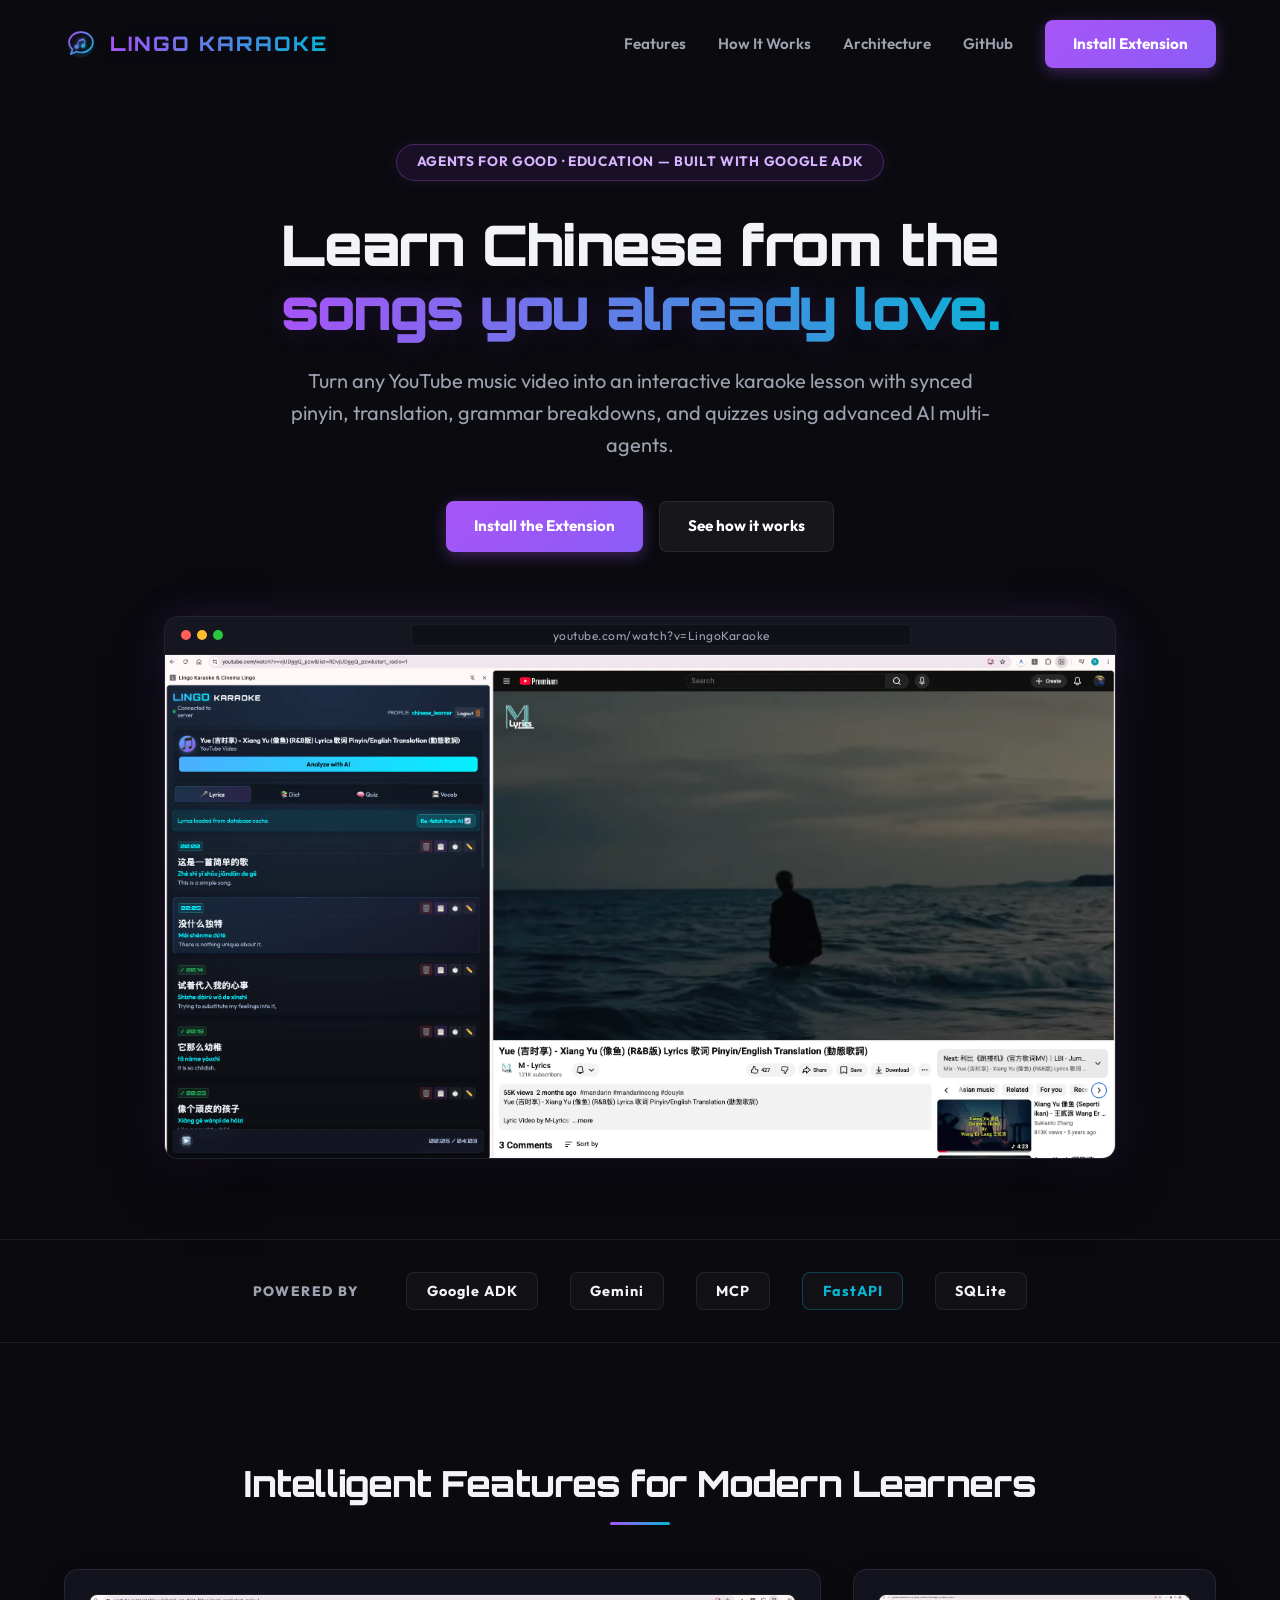
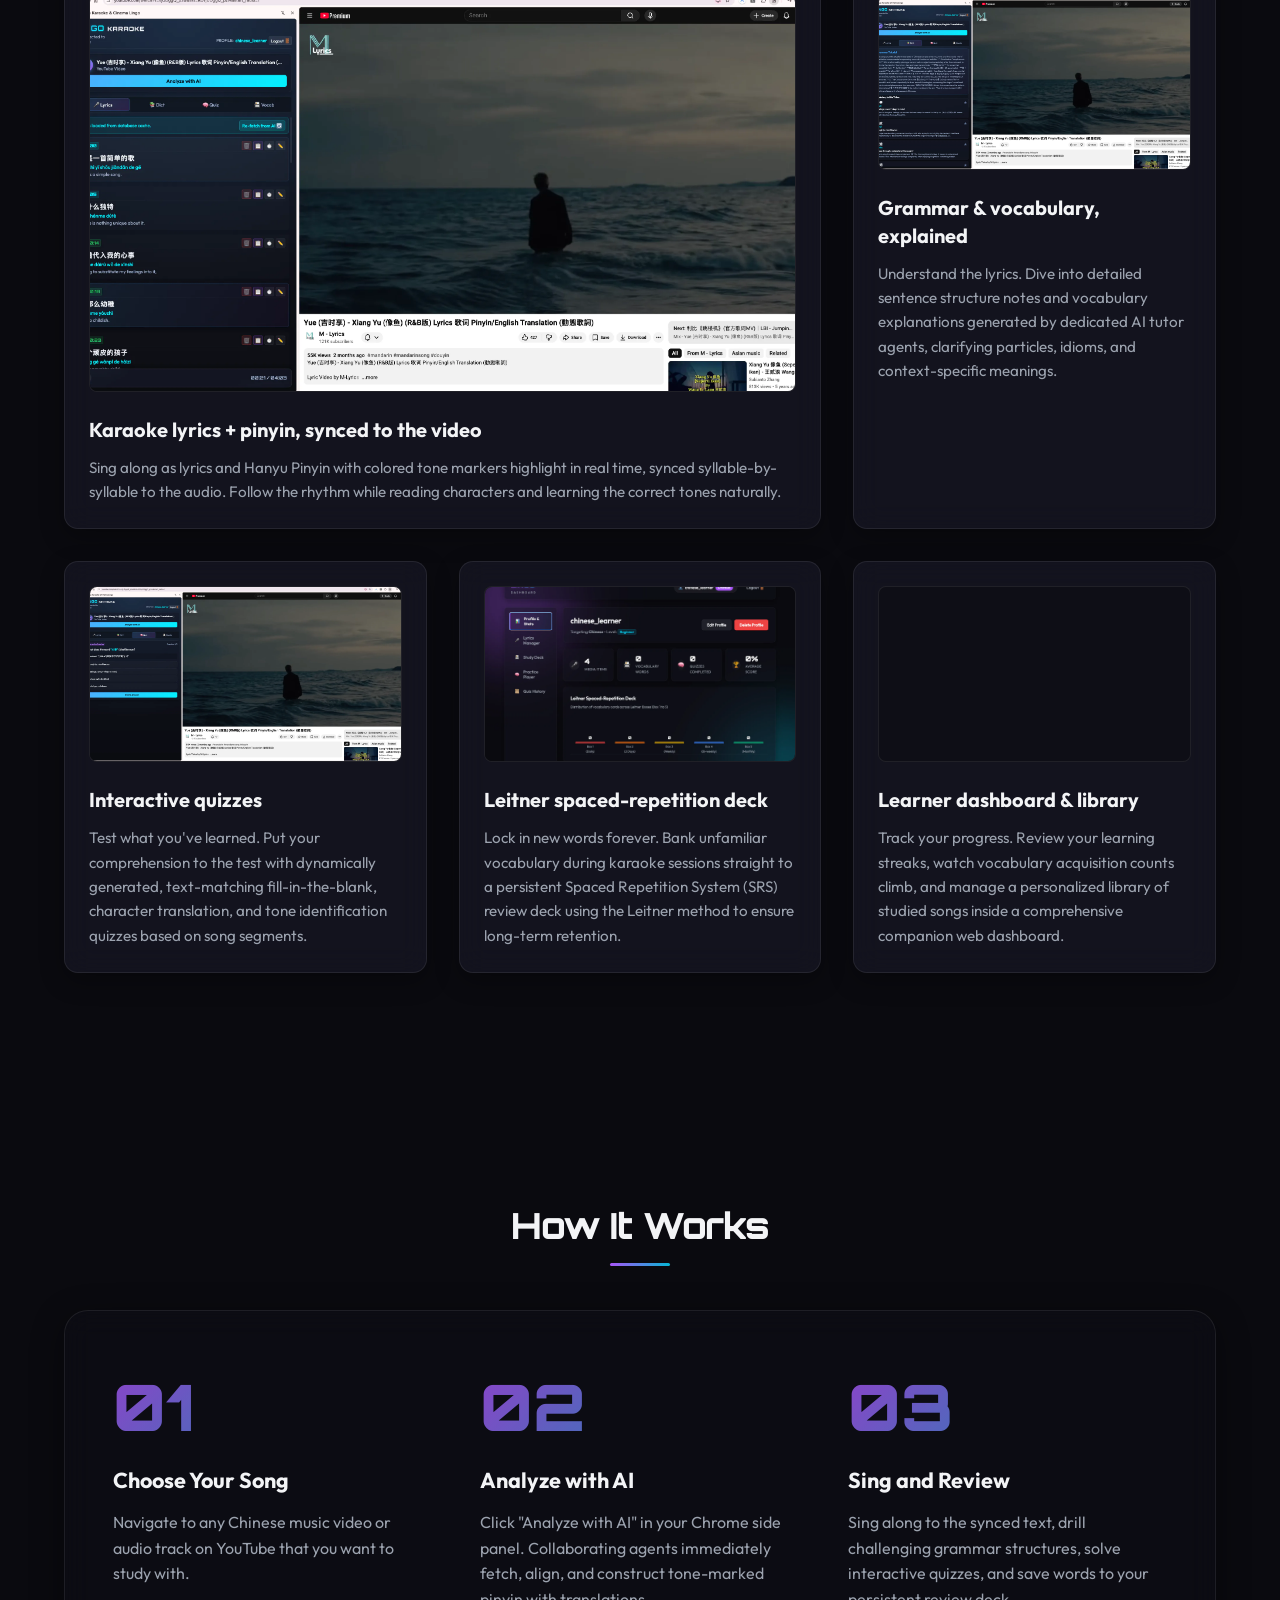
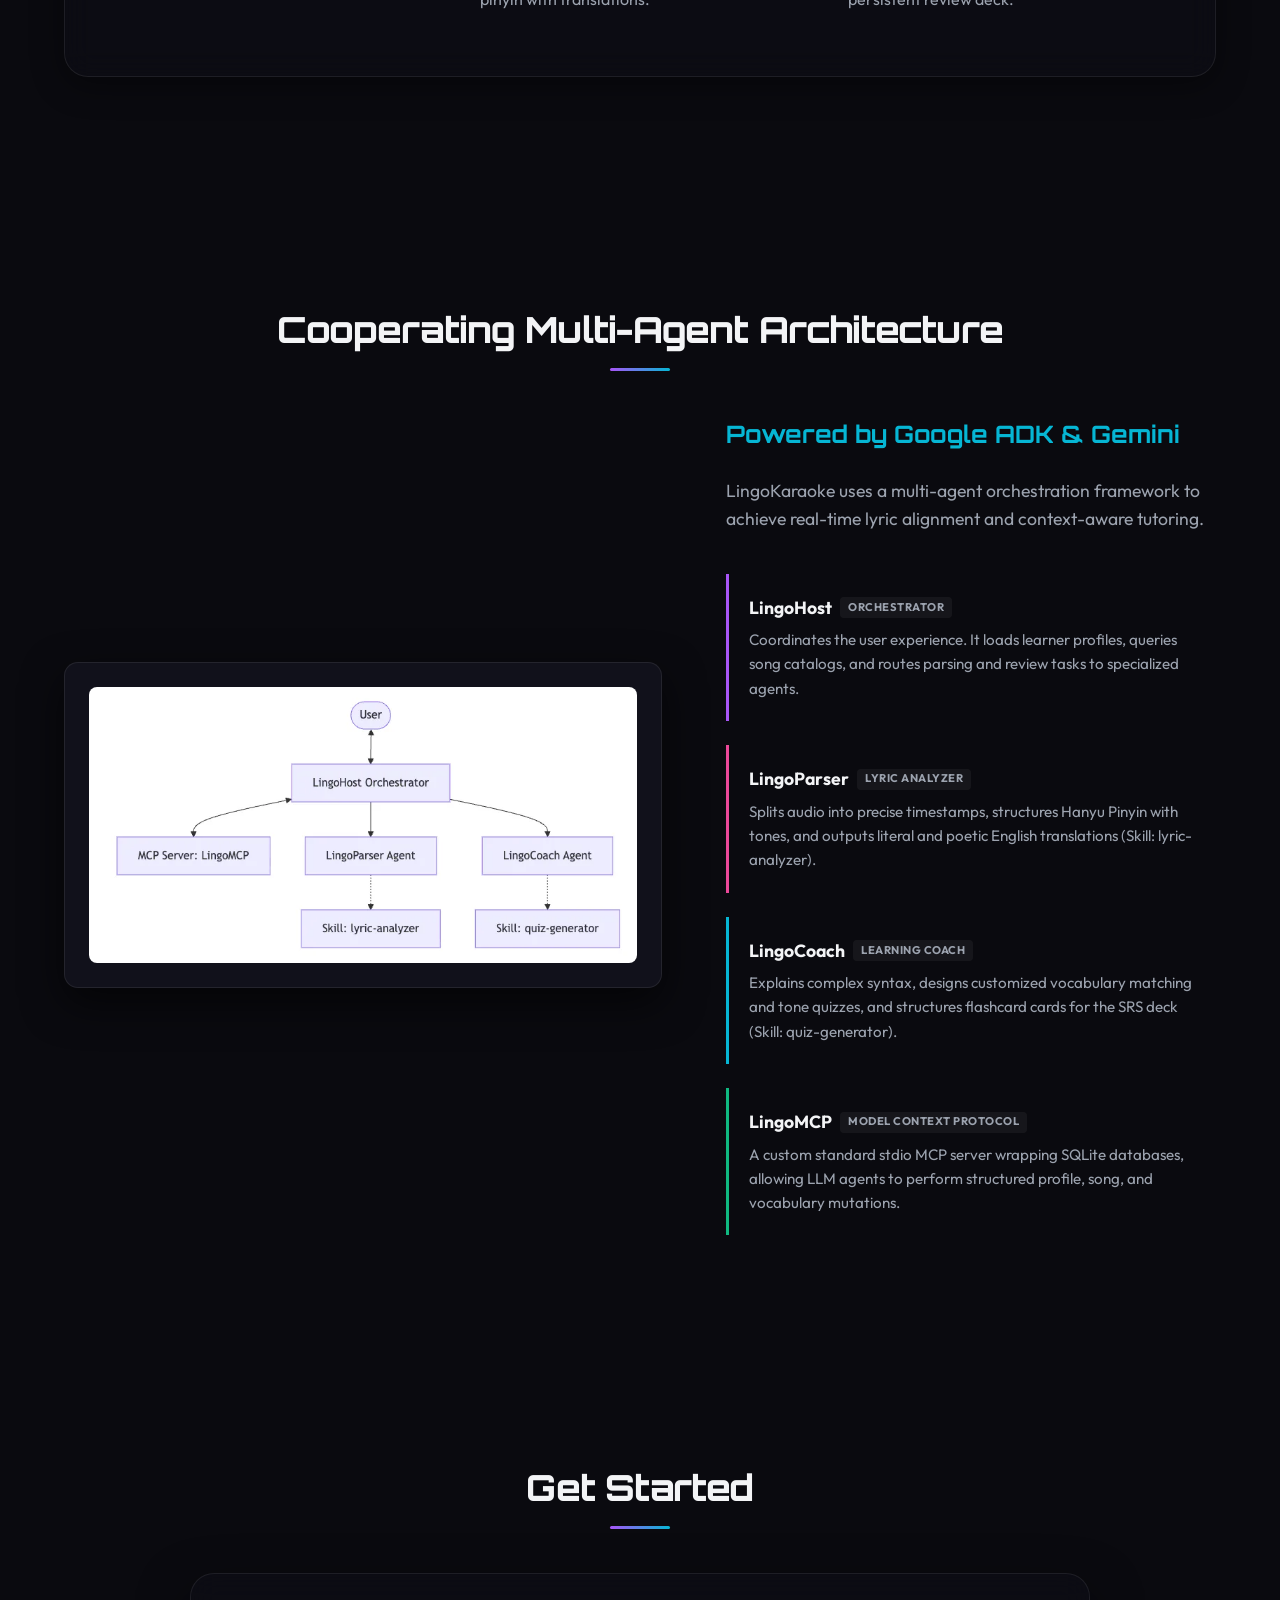
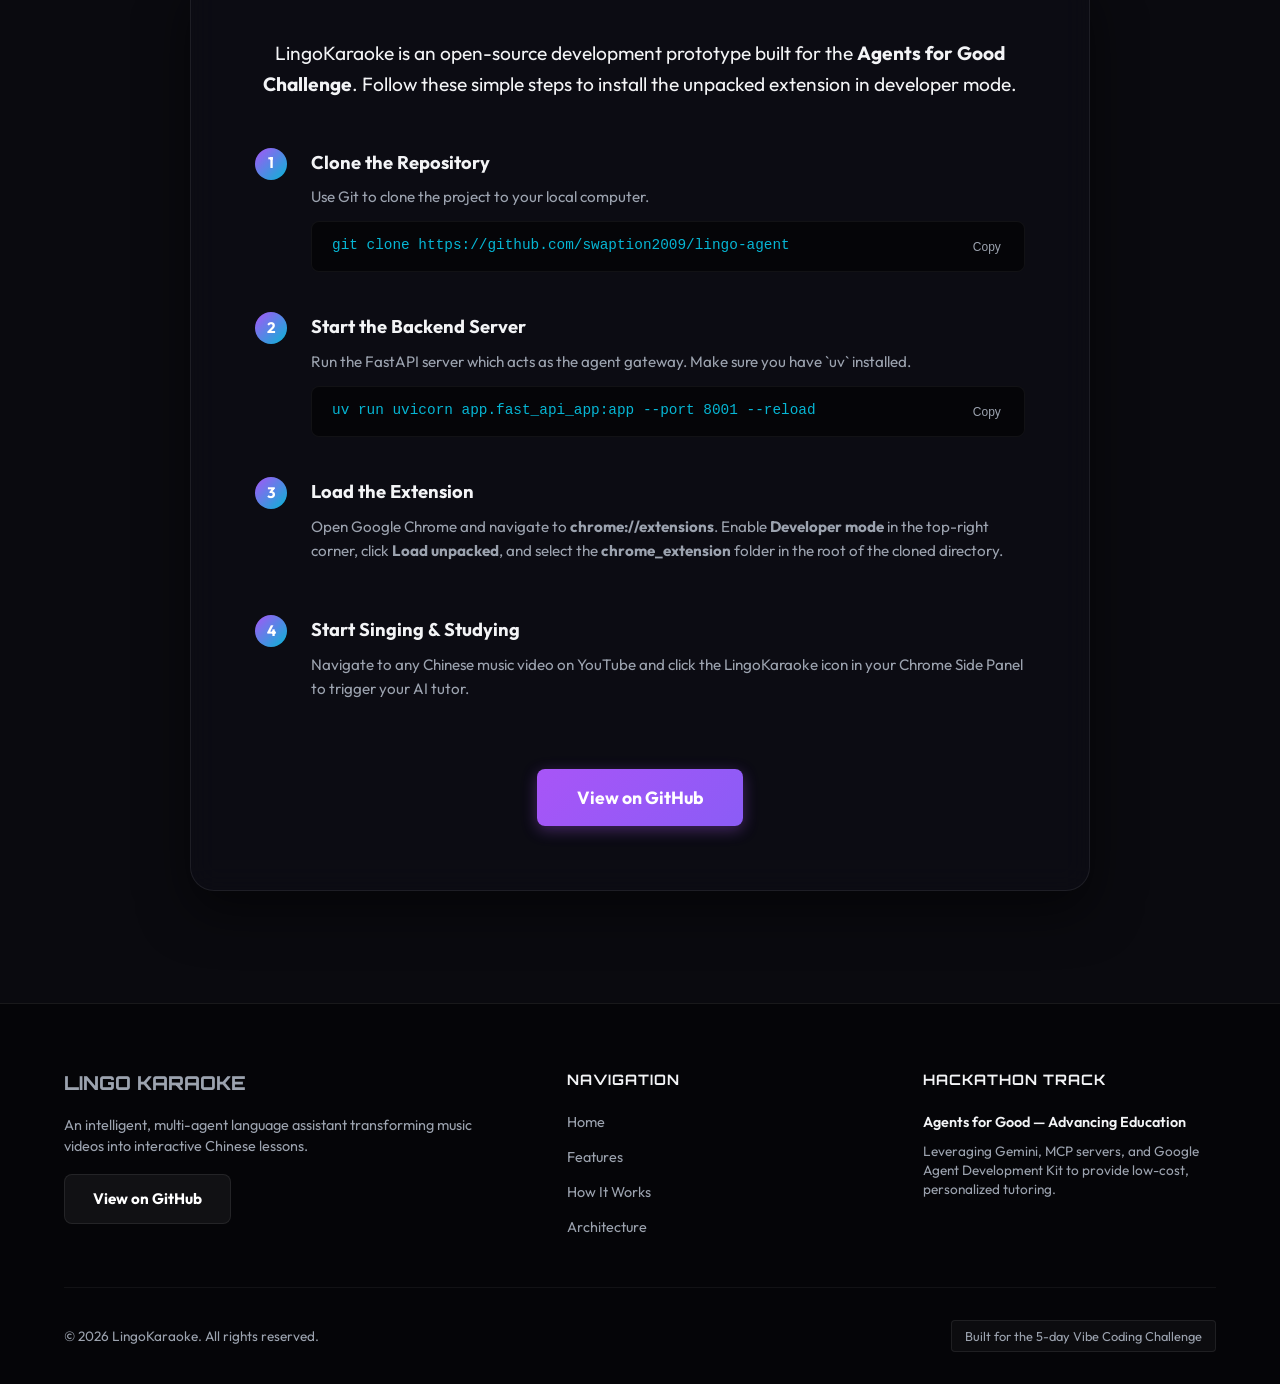
==== landing/index.html @ cdba997f "feat(landing): add LingoKaraoke marketing landing page Static, build-free promotional page (HTML/CSS" ====
<!DOCTYPE html>
<html lang="en">
<head>
  <meta charset="UTF-8">
  <meta name="viewport" content="width=device-width, initial-scale=1.0">
  <title>LingoKaraoke — Learn Chinese from YouTube Music Videos</title>
  
  <!-- SEO & Social Media Meta Tags -->
  <meta name="description" content="LingoKaraoke is an interactive, multi-agent Chinese language tutor built with Google ADK and Gemini. Turn any YouTube music video into synced karaoke lessons, grammar breakdowns, and quizzes.">
  <link rel="icon" type="image/svg+xml" href="assets/favicon.svg">
  
  <!-- Open Graph / Facebook -->
  <meta property="og:type" content="website">
  <meta property="og:title" content="LingoKaraoke — AI Chinese Tutor Chrome Extension">
  <meta property="og:description" content="Turn YouTube music videos into interactive Chinese karaoke lessons. Sync pinyin, get grammar explanations, and build vocabulary with Google ADK & Gemini.">
  <meta property="og:image" content="assets/screenshots/hero-extension.png">
  
  <!-- Twitter -->
  <meta name="twitter:card" content="summary_large_image">
  <meta name="twitter:title" content="LingoKaraoke — AI Chinese Tutor Chrome Extension">
  <meta name="twitter:description" content="Turn YouTube music videos into interactive Chinese karaoke lessons. Sync pinyin, get grammar explanations, and build vocabulary with Google ADK & Gemini.">
  <meta name="twitter:image" content="assets/screenshots/hero-extension.png">
  
  <!-- Google Fonts Link Connection -->
  <link rel="preconnect" href="https://fonts.googleapis.com">
  <link rel="preconnect" href="https://fonts.gstatic.com" crossorigin>
  <link href="https://fonts.googleapis.com/css2?family=Orbitron:wght@600;800;900&family=Outfit:wght@400;500;600;700;800&display=swap" rel="stylesheet">
  
  <!-- Local Stylesheet -->
  <link rel="stylesheet" href="css/style.css">
  
  <!-- Defer Local Script (No ES module, works on file://) -->
  <script src="js/main.js" defer></script>
</head>
<body>

  <!-- Glowing Neon Backdrop Blobs -->
  <div class="neon-bg-glow glow-top-left" aria-hidden="true"></div>
  <div class="neon-bg-glow glow-bottom-right" aria-hidden="true"></div>

  <!-- Sticky Top Navigation -->
  <header>
    <div class="container nav-container">
      <a href="#" class="nav-logo" aria-label="LingoKaraoke Home">
        <img src="assets/logo.svg" alt="LingoKaraoke Logo" width="34" height="34">
        <span class="logo-wordmark gradient-text">LINGO KARAOKE</span>
      </a>
      
      <button class="nav-toggle" aria-label="Toggle navigation menu" aria-expanded="false">
        <span class="hamburger-icon"></span>
      </button>

      <nav class="nav-menu">
        <ul class="nav-links">
          <li><a href="#features">Features</a></li>
          <li><a href="#how">How It Works</a></li>
          <li><a href="#architecture">Architecture</a></li>
          <li><a href="https://github.com/swaption2009/lingo-agent" target="_blank" rel="noopener">GitHub</a></li>
        </ul>
        <div class="nav-cta">
          <a href="#get-started" class="btn btn-primary">Install Extension</a>
        </div>
      </nav>
    </div>
  </header>

  <main>
    <!-- Hero Section -->
    <section class="hero-section">
      <div class="container hero-content reveal">
        <div class="eyebrow-badge">Agents for Good · Education — built with Google ADK</div>
        <h1>Learn Chinese from the <br><span class="gradient-text">songs you already love.</span></h1>
        <p>Turn any YouTube music video into an interactive karaoke lesson with synced pinyin, translation, grammar breakdowns, and quizzes using advanced AI multi-agents.</p>
        <div class="hero-actions">
          <a href="#get-started" class="btn btn-primary">Install the Extension</a>
          <a href="#how" class="btn btn-secondary">See how it works</a>
        </div>
      </div>
      
      <div class="container hero-visual reveal delay-1">
        <div class="browser-frame">
          <div class="browser-bar" aria-hidden="true">
            <div class="browser-dots">
              <span class="browser-dot red"></span>
              <span class="browser-dot yellow"></span>
              <span class="browser-dot green"></span>
            </div>
            <div class="browser-address">youtube.com/watch?v=LingoKaraoke</div>
          </div>
          <div class="browser-content">
            <picture>
              <source type="image/webp" srcset="assets/screenshots/hero-extension.webp">
              <img src="assets/screenshots/hero-extension.png" alt="LingoKaraoke Chrome Side Panel Extension rendering Chinese lyrics and synced pinyin beside a YouTube music video" width="2551" height="1353" fetchpriority="high" decoding="async">
            </picture>
          </div>
        </div>
      </div>
    </section>

    <!-- Trust Strip -->
    <div class="trust-strip">
      <div class="container trust-container">
        <span class="trust-title">Powered By</span>
        <div class="trust-badges">
          <span class="trust-badge">Google ADK</span>
          <span class="trust-badge">Gemini</span>
          <span class="trust-badge">MCP</span>
          <span class="trust-badge highlight">FastAPI</span>
          <span class="trust-badge">SQLite</span>
        </div>
      </div>
    </div>

    <!-- Features Section -->
    <section id="features">
      <div class="container">
        <h2>Intelligent Features for Modern Learners</h2>
        
        <div class="features-grid">
          <!-- Card 1 (Lyrics - Wide) -->
          <div class="glass-card feature-card wide reveal">
            <div class="feature-img-wrapper">
              <picture>
                <source type="image/webp" srcset="assets/screenshots/feature-lyrics.webp">
                <img src="assets/screenshots/feature-lyrics.png" alt="Karaoke lyrics segment displaying large characters and aligned pinyin with colored tone indicators" width="2551" height="1352" loading="lazy" decoding="async">
              </picture>
            </div>
            <h3>Karaoke lyrics + pinyin, synced to the video</h3>
            <p>Sing along as lyrics and Hanyu Pinyin with colored tone markers highlight in real time, synced syllable-by-syllable to the audio. Follow the rhythm while reading characters and learning the correct tones naturally.</p>
          </div>

          <!-- Card 2 (Grammar) -->
          <div class="glass-card feature-card reveal delay-1">
            <div class="feature-img-wrapper">
              <picture>
                <source type="image/webp" srcset="assets/screenshots/feature-grammar.webp">
                <img src="assets/screenshots/feature-grammar.png" alt="Grammar breakdown panel showing translations of grammatical particles and sentence structure explanations" width="2548" height="1358" loading="lazy" decoding="async">
              </picture>
            </div>
            <h3>Grammar & vocabulary, explained</h3>
            <p>Understand the lyrics. Dive into detailed sentence structure notes and vocabulary explanations generated by dedicated AI tutor agents, clarifying particles, idioms, and context-specific meanings.</p>
          </div>

          <!-- Card 3 (Quizzes) -->
          <div class="glass-card feature-card reveal">
            <div class="feature-img-wrapper">
              <picture>
                <source type="image/webp" srcset="assets/screenshots/feature-quiz.webp">
                <img src="assets/screenshots/feature-quiz.png" alt="Interactive quiz panel displaying multiple choice vocabulary questions and feedback on answers" width="2548" height="1358" loading="lazy" decoding="async">
              </picture>
            </div>
            <h3>Interactive quizzes</h3>
            <p>Test what you've learned. Put your comprehension to the test with dynamically generated, text-matching fill-in-the-blank, character translation, and tone identification quizzes based on song segments.</p>
          </div>

          <!-- Card 4 (SRS Deck) -->
          <div class="glass-card feature-card reveal delay-1">
            <div class="feature-img-wrapper">
              <picture>
                <source type="image/webp" srcset="assets/screenshots/feature-srs-deck.webp">
                <img src="assets/screenshots/feature-srs-deck.png" alt="Spaced repetition deck displaying vocabulary review cards and Leitner box progression" width="1532" height="1113" loading="lazy" decoding="async">
              </picture>
            </div>
            <h3>Leitner spaced-repetition deck</h3>
            <p>Lock in new words forever. Bank unfamiliar vocabulary during karaoke sessions straight to a persistent Spaced Repetition System (SRS) review deck using the Leitner method to ensure long-term retention.</p>
          </div>

          <!-- Card 5 (Dashboard) -->
          <div class="glass-card feature-card reveal delay-2">
            <div class="feature-img-wrapper">
              <picture>
                <source type="image/webp" srcset="assets/screenshots/feature-dashboard.webp">
                <img src="assets/screenshots/feature-dashboard.png" alt="Web companion dashboard showing weekly streaks, statistics, and saved song library" width="1532" height="1113" loading="lazy" decoding="async">
              </picture>
            </div>
            <h3>Learner dashboard & library</h3>
            <p>Track your progress. Review your learning streaks, watch vocabulary acquisition counts climb, and manage a personalized library of studied songs inside a comprehensive companion web dashboard.</p>
          </div>
        </div>
      </div>
    </section>

    <!-- How It Works Section -->
    <section id="how">
      <div class="container">
        <h2>How It Works</h2>
        
        <div class="how-container glass-panel reveal">
          <div class="how-grid">
            <div class="how-step">
              <span class="step-num">01</span>
              <h3>Choose Your Song</h3>
              <p>Navigate to any Chinese music video or audio track on YouTube that you want to study with.</p>
            </div>
            
            <div class="how-step">
              <span class="step-num">02</span>
              <h3>Analyze with AI</h3>
              <p>Click "Analyze with AI" in your Chrome side panel. Collaborating agents immediately fetch, align, and construct tone-marked pinyin with translations.</p>
            </div>
            
            <div class="how-step">
              <span class="step-num">03</span>
              <h3>Sing and Review</h3>
              <p>Sing along to the synced text, drill challenging grammar structures, solve interactive quizzes, and save words to your persistent review deck.</p>
            </div>
          </div>
        </div>
      </div>
    </section>

    <!-- Multi-Agent Architecture Section -->
    <section id="architecture">
      <div class="container">
        <h2>Cooperating Multi-Agent Architecture</h2>
        
        <div class="arch-grid">
          <div class="arch-visual reveal">
            <picture>
              <source type="image/webp" srcset="assets/screenshots/architecture-diagram.webp">
              <img src="assets/screenshots/architecture-diagram.png" alt="Architecture diagram showing flow from YouTube video to LingoHost orchestrator, routing to LingoParser and LingoCoach, backed by LingoMCP SQLite server" width="782" height="394" loading="lazy" decoding="async">
            </picture>
          </div>
          
          <div class="arch-content reveal delay-1">
            <h3>Powered by Google ADK & Gemini</h3>
            <p class="arch-intro">LingoKaraoke uses a multi-agent orchestration framework to achieve real-time lyric alignment and context-aware tutoring.</p>
            
            <div class="agent-cards">
              <div class="agent-item host">
                <h4>LingoHost <span class="agent-tag">Orchestrator</span></h4>
                <p>Coordinates the user experience. It loads learner profiles, queries song catalogs, and routes parsing and review tasks to specialized agents.</p>
              </div>
              
              <div class="agent-item parser">
                <h4>LingoParser <span class="agent-tag">Lyric Analyzer</span></h4>
                <p>Splits audio into precise timestamps, structures Hanyu Pinyin with tones, and outputs literal and poetic English translations (Skill: lyric-analyzer).</p>
              </div>
              
              <div class="agent-item coach">
                <h4>LingoCoach <span class="agent-tag">Learning Coach</span></h4>
                <p>Explains complex syntax, designs customized vocabulary matching and tone quizzes, and structures flashcard cards for the SRS deck (Skill: quiz-generator).</p>
              </div>

              <div class="agent-item mcp">
                <h4>LingoMCP <span class="agent-tag">Model Context Protocol</span></h4>
                <p>A custom standard stdio MCP server wrapping SQLite databases, allowing LLM agents to perform structured profile, song, and vocabulary mutations.</p>
              </div>
            </div>
          </div>
        </div>
      </div>
    </section>

    <!-- Get Started Section -->
    <section id="get-started">
      <div class="container">
        <h2>Get Started</h2>
        
        <div class="get-started-box glass-panel reveal">
          <p class="get-started-intro">LingoKaraoke is an open-source development prototype built for the <strong>Agents for Good Challenge</strong>. Follow these simple steps to install the unpacked extension in developer mode.</p>
          
          <div class="steps-list">
            <!-- Step 1 -->
            <div class="step-item">
              <div class="step-badge">1</div>
              <div class="step-details">
                <h3>Clone the Repository</h3>
                <p>Use Git to clone the project to your local computer.</p>
                <div class="code-block">
                  <code>git clone https://github.com/swaption2009/lingo-agent</code>
                  <button class="copy-btn" aria-label="Copy clone command">Copy</button>
                </div>
              </div>
            </div>
            
            <!-- Step 2 -->
            <div class="step-item">
              <div class="step-badge">2</div>
              <div class="step-details">
                <h3>Start the Backend Server</h3>
                <p>Run the FastAPI server which acts as the agent gateway. Make sure you have `uv` installed.</p>
                <div class="code-block">
                  <code>uv run uvicorn app.fast_api_app:app --port 8001 --reload</code>
                  <button class="copy-btn" aria-label="Copy run backend server command">Copy</button>
                </div>
              </div>
            </div>
            
            <!-- Step 3 -->
            <div class="step-item">
              <div class="step-badge">3</div>
              <div class="step-details">
                <h3>Load the Extension</h3>
                <p>Open Google Chrome and navigate to <strong>chrome://extensions</strong>. Enable <strong>Developer mode</strong> in the top-right corner, click <strong>Load unpacked</strong>, and select the <strong>chrome_extension</strong> folder in the root of the cloned directory.</p>
              </div>
            </div>
            
            <!-- Step 4 -->
            <div class="step-item">
              <div class="step-badge">4</div>
              <div class="step-details">
                <h3>Start Singing & Studying</h3>
                <p>Navigate to any Chinese music video on YouTube and click the LingoKaraoke icon in your Chrome Side Panel to trigger your AI tutor.</p>
              </div>
            </div>
          </div>
          
          <div class="get-started-cta">
            <a href="https://github.com/swaption2009/lingo-agent" class="btn btn-primary" target="_blank" rel="noopener">View on GitHub</a>
          </div>
        </div>
      </div>
    </section>
  </main>

  <!-- Footer -->
  <footer>
    <div class="container">
      <div class="footer-grid">
        <div class="footer-brand">
          <h4>LINGO KARAOKE</h4>
          <p>An intelligent, multi-agent language assistant transforming music videos into interactive Chinese lessons.</p>
          <a href="https://github.com/swaption2009/lingo-agent" target="_blank" rel="noopener" class="btn btn-secondary btn-sm" aria-label="View LingoKaraoke on GitHub">View on GitHub</a>
        </div>
        
        <div class="footer-links">
          <h5>Navigation</h5>
          <ul>
            <li><a href="#">Home</a></li>
            <li><a href="#features">Features</a></li>
            <li><a href="#how">How It Works</a></li>
            <li><a href="#architecture">Architecture</a></li>
          </ul>
        </div>
        
        <div class="footer-links">
          <h5>Hackathon Track</h5>
          <p style="margin-bottom: 0.5rem; font-weight: 600; color: var(--color-text);">Agents for Good — Advancing Education</p>
          <p style="font-size: 0.85rem; line-height: 1.4;">Leveraging Gemini, MCP servers, and Google Agent Development Kit to provide low-cost, personalized tutoring.</p>
        </div>
      </div>
      
      <div class="footer-bottom">
        <p>&copy; 2026 LingoKaraoke. All rights reserved.</p>
        <span class="footer-challenge-badge">Built for the 5-day Vibe Coding Challenge</span>
      </div>
    </div>
  </footer>

</body>
</html>
---- landing/css/style.css ----
/* ==========================================================================
   Design Tokens & CSS Variables
   ========================================================================== */
:root {
  --font-primary: 'Outfit', -apple-system, BlinkMacSystemFont, "Segoe UI", Roboto, sans-serif;
  --font-display: 'Orbitron', monospace;

  /* Harmonious Cyber/Neon Palette */
  --bg-base: #0a0a0f;
  --bg-surface: rgba(20, 20, 30, 0.55);
  --bg-card: rgba(25, 25, 40, 0.6);
  
  --color-primary: #a855f7; /* Vibrant Purple */
  --color-primary-glow: rgba(168, 85, 247, 0.35);
  --color-secondary: #06b6d4; /* Electric Cyan */
  --color-secondary-glow: rgba(6, 182, 212, 0.30);
  
  --color-success: #10b981; /* Emerald */
  --color-danger: #ef4444; /* Rose */
  --color-text: #f3f4f6; /* Off-white */
  --color-text-muted: #9ca3af; /* Gray */
  --color-border: rgba(255, 255, 255, 0.08);

  --radius-sm: 8px;
  --radius-md: 14px;
  --radius-lg: 24px;
  --blur-amount: 14px;
  
  --transition-smooth: all 0.3s cubic-bezier(0.4, 0, 0.2, 1);
  --transition-slow: all 0.6s cubic-bezier(0.4, 0, 0.2, 1);
}

/* ==========================================================================
   Reset and Base Styles
   ========================================================================== */
* {
  box-sizing: border-box;
  margin: 0;
  padding: 0;
}

@media (prefers-reduced-motion: no-preference) {
  html {
    scroll-behavior: smooth;
  }
}

html, body {
  background-color: var(--bg-base);
  color: var(--color-text);
  font-family: var(--font-primary);
  line-height: 1.6;
  min-height: 100vh;
  overflow-x: hidden;
  max-width: 100%;
  position: relative;
}

/* Custom Scrollbars */
::-webkit-scrollbar {
  width: 10px;
  height: 10px;
}
::-webkit-scrollbar-track {
  background: var(--bg-base);
}
::-webkit-scrollbar-thumb {
  background: rgba(255, 255, 255, 0.1);
  border-radius: var(--radius-sm);
  border: 2px solid var(--bg-base);
}
::-webkit-scrollbar-thumb:hover {
  background: var(--color-primary);
}

/* ==========================================================================
   Focus & Accessibility Styles
   ========================================================================== */
a:focus-visible,
button:focus-visible,
summary:focus-visible {
  outline: 2px solid var(--color-secondary);
  outline-offset: 4px;
  border-radius: var(--radius-sm);
}

/* ==========================================================================
   Glowing Ambient Backdrop
   ========================================================================== */
.neon-bg-glow {
  position: fixed;
  width: 45vw;
  height: 45vw;
  border-radius: 50%;
  filter: blur(150px);
  z-index: -2;
  opacity: 0.15;
  pointer-events: none;
}
.glow-top-left {
  top: -10vw;
  left: -10vw;
  background-color: var(--color-primary);
}
.glow-bottom-right {
  bottom: -15vw;
  right: -15vw;
  background-color: var(--color-secondary);
}

/* ==========================================================================
   Layout Containers
   ========================================================================== */
.container {
  width: 100%;
  max-width: 1200px;
  margin-left: auto;
  margin-right: auto;
  padding-left: 1.5rem;
  padding-right: 1.5rem;
}

/* ==========================================================================
   Typography & Gradients
   ========================================================================== */
.gradient-text {
  background: linear-gradient(90deg, var(--color-primary), var(--color-secondary));
  -webkit-background-clip: text;
  -webkit-text-fill-color: transparent;
  text-shadow: 0 0 30px rgba(168, 85, 247, 0.15);
}

h2 {
  font-family: var(--font-display);
  font-size: 2.25rem;
  font-weight: 800;
  text-align: center;
  margin-bottom: 3.5rem;
  letter-spacing: -0.025em;
  position: relative;
}

h2::after {
  content: '';
  position: absolute;
  bottom: -12px;
  left: 50%;
  transform: translateX(-50%);
  width: 60px;
  height: 3px;
  background: linear-gradient(90deg, var(--color-primary), var(--color-secondary));
  border-radius: 2px;
}

/* ==========================================================================
   Glassmorphism Components
   ========================================================================== */
.glass-panel {
  background: var(--bg-surface);
  backdrop-filter: blur(var(--blur-amount));
  -webkit-backdrop-filter: blur(var(--blur-amount));
  border: 1px solid var(--color-border);
  border-radius: var(--radius-md);
  box-shadow: 0 8px 32px 0 rgba(0, 0, 0, 0.4);
}

.glass-card {
  background: var(--bg-card);
  backdrop-filter: blur(var(--blur-amount));
  -webkit-backdrop-filter: blur(var(--blur-amount));
  border: 1px solid var(--color-border);
  border-radius: var(--radius-md);
  box-shadow: 0 8px 24px 0 rgba(0, 0, 0, 0.3);
  transition: var(--transition-smooth);
}

.glass-card:hover {
  transform: translateY(-5px);
  border-color: rgba(255, 255, 255, 0.15);
  box-shadow: 0 12px 30px 0 rgba(168, 85, 247, 0.15);
}

/* ==========================================================================
   Buttons
   ========================================================================== */
.btn {
  display: inline-flex;
  align-items: center;
  justify-content: center;
  gap: 0.5rem;
  font-family: var(--font-primary);
  font-weight: 700;
  font-size: 0.95rem;
  padding: 0.75rem 1.75rem;
  border-radius: var(--radius-sm);
  cursor: pointer;
  text-decoration: none;
  transition: var(--transition-smooth);
}

.btn-primary {
  background: linear-gradient(135deg, var(--color-primary), #8b5cf6);
  color: #fff;
  border: none;
  box-shadow: 0 4px 15px var(--color-primary-glow);
}

.btn-primary:hover {
  transform: translateY(-2px);
  box-shadow: 0 6px 20px rgba(168, 85, 247, 0.5);
  filter: brightness(1.1);
}

.btn-primary:active {
  transform: translateY(0);
}

.btn-secondary {
  background: rgba(255, 255, 255, 0.05);
  color: #fff;
  border: 1px solid var(--color-border);
}

.btn-secondary:hover {
  background: rgba(255, 255, 255, 0.1);
  border-color: rgba(255, 255, 255, 0.2);
  transform: translateY(-2px);
}

.btn-secondary:active {
  transform: translateY(0);
}

/* ==========================================================================
   Header Navigation
   ========================================================================== */
header {
  position: fixed;
  top: 0;
  left: 0;
  width: 100%;
  z-index: 100;
  background: transparent;
  border-bottom: 1px solid transparent;
  transition: var(--transition-smooth);
}

header.scrolled {
  background: rgba(10, 10, 15, 0.8);
  backdrop-filter: blur(var(--blur-amount));
  -webkit-backdrop-filter: blur(var(--blur-amount));
  border-bottom: 1px solid var(--color-border);
}

.nav-container {
  display: flex;
  justify-content: space-between;
  align-items: center;
  padding: 1.25rem 1.5rem;
}

.nav-logo {
  display: flex;
  align-items: center;
  gap: 0.75rem;
  text-decoration: none;
}

.nav-logo img {
  width: 34px;
  height: 34px;
}

.logo-wordmark {
  font-family: var(--font-display);
  font-weight: 800;
  font-size: 1.25rem;
  letter-spacing: 2px;
}

.nav-menu {
  display: flex;
  align-items: center;
  gap: 2rem;
}

.nav-links {
  display: flex;
  align-items: center;
  list-style: none;
  gap: 2rem;
}

.nav-links a {
  text-decoration: none;
  color: var(--color-text-muted);
  font-weight: 600;
  font-size: 0.95rem;
  transition: var(--transition-smooth);
}

.nav-links a:hover {
  color: var(--color-secondary);
}

.nav-cta {
  display: flex;
  align-items: center;
}

/* Mobile Toggle Hamburger */
.nav-toggle {
  display: none;
  background: none;
  border: none;
  cursor: pointer;
  padding: 0.5rem;
  z-index: 110;
}

.hamburger-icon {
  display: block;
  position: relative;
  width: 24px;
  height: 2px;
  background: var(--color-text);
  transition: var(--transition-smooth);
}

.hamburger-icon::before,
.hamburger-icon::after {
  content: '';
  position: absolute;
  width: 24px;
  height: 2px;
  background: var(--color-text);
  transition: var(--transition-smooth);
}

.hamburger-icon::before {
  top: -8px;
}

.hamburger-icon::after {
  bottom: -8px;
}

.nav-toggle.active .hamburger-icon {
  background: transparent;
}

.nav-toggle.active .hamburger-icon::before {
  transform: rotate(45deg);
  top: 0;
}

.nav-toggle.active .hamburger-icon::after {
  transform: rotate(-45deg);
  bottom: 0;
}

/* ==========================================================================
   Hero Section
   ========================================================================== */
.hero-section {
  padding-top: 9rem;
  padding-bottom: 5rem;
  position: relative;
}

.hero-content {
  text-align: center;
  max-width: 900px;
  margin: 0 auto 4rem auto;
}

.eyebrow-badge {
  display: inline-flex;
  align-items: center;
  padding: 0.4rem 1.2rem;
  background: rgba(168, 85, 247, 0.1);
  border: 1px solid rgba(168, 85, 247, 0.3);
  border-radius: 50px;
  font-size: 0.85rem;
  font-weight: 700;
  color: #d8b4fe;
  margin-bottom: 2rem;
  letter-spacing: 0.05em;
  text-transform: uppercase;
  box-shadow: 0 0 15px rgba(168, 85, 247, 0.1);
}

.hero-content h1 {
  font-family: var(--font-display);
  font-size: 3.5rem;
  font-weight: 900;
  line-height: 1.15;
  letter-spacing: -0.02em;
  margin-bottom: 1.5rem;
}

.hero-content p {
  font-size: 1.25rem;
  color: var(--color-text-muted);
  max-width: 720px;
  margin: 0 auto 2.5rem auto;
}

.hero-actions {
  display: flex;
  justify-content: center;
  gap: 1rem;
}

/* Hero Browser Frame */
.hero-visual {
  max-width: 1000px;
  margin: 0 auto;
}

.browser-frame {
  position: relative;
  background: #11111b;
  border: 1px solid var(--color-border);
  border-radius: var(--radius-md);
  overflow: hidden;
  box-shadow: 0 25px 60px -15px rgba(0, 0, 0, 0.7),
              0 0 40px rgba(168, 85, 247, 0.15);
}

.browser-bar {
  height: 38px;
  background: rgba(25, 25, 35, 0.7);
  display: flex;
  align-items: center;
  padding: 0 1rem;
  border-bottom: 1px solid var(--color-border);
}

.browser-dots {
  display: flex;
  gap: 6px;
}

.browser-dot {
  width: 10px;
  height: 10px;
  border-radius: 50%;
}
.browser-dot.red { background-color: #ff5f56; }
.browser-dot.yellow { background-color: #ffbd2e; }
.browser-dot.green { background-color: #27c93f; }

.browser-address {
  flex: 1;
  max-width: 500px;
  height: 22px;
  background: rgba(0, 0, 0, 0.25);
  margin: 0 auto;
  border-radius: 4px;
  border: 1px solid rgba(255, 255, 255, 0.05);
  font-size: 0.75rem;
  color: var(--color-text-muted);
  display: flex;
  align-items: center;
  justify-content: center;
  letter-spacing: 0.5px;
}

picture {
  display: contents;
}

.browser-content img {
  display: block;
  width: 100%;
  height: auto;
}

/* ==========================================================================
   Trust Strip
   ========================================================================== */
.trust-strip {
  padding: 2rem 0;
  border-top: 1px solid var(--color-border);
  border-bottom: 1px solid var(--color-border);
  background: rgba(10, 10, 15, 0.4);
}

.trust-container {
  display: flex;
  justify-content: center;
  align-items: center;
  flex-wrap: wrap;
  gap: 1.5rem 3rem;
}

.trust-title {
  color: var(--color-text-muted);
  font-size: 0.85rem;
  font-weight: 800;
  text-transform: uppercase;
  letter-spacing: 0.1em;
}

.trust-badges {
  display: flex;
  align-items: center;
  flex-wrap: wrap;
  gap: 1rem 2rem;
}

.trust-badge {
  background: rgba(255, 255, 255, 0.03);
  border: 1px solid var(--color-border);
  padding: 0.4rem 1.2rem;
  border-radius: var(--radius-sm);
  font-size: 0.9rem;
  font-weight: 700;
  color: var(--color-text);
  letter-spacing: 1px;
}

.trust-badge.highlight {
  border-color: rgba(6, 182, 212, 0.3);
  color: var(--color-secondary);
}

/* ==========================================================================
   Section Commons
   ========================================================================== */
section {
  padding: 7rem 0;
}

/* ==========================================================================
   Features Section
   ========================================================================== */
.features-grid {
  display: grid;
  grid-template-columns: repeat(3, 1fr);
  gap: 2rem;
}

.feature-card {
  padding: 1.5rem;
  display: flex;
  flex-direction: column;
}

.feature-img-wrapper {
  background: rgba(10, 10, 15, 0.5);
  border-radius: var(--radius-sm);
  overflow: hidden;
  margin-bottom: 1.5rem;
  border: 1px solid var(--color-border);
  position: relative;
  aspect-ratio: 16/9;
}

.feature-img-wrapper img {
  width: 100%;
  height: 100%;
  object-fit: cover;
  transition: var(--transition-slow);
}

.feature-card:hover .feature-img-wrapper img {
  transform: scale(1.03);
}

.feature-card h3 {
  font-size: 1.25rem;
  font-weight: 700;
  margin-bottom: 0.75rem;
  line-height: 1.4;
}

.feature-card p {
  color: var(--color-text-muted);
  font-size: 0.95rem;
  line-height: 1.6;
}

/* Double width feature cards spanning 2 cols */
.feature-card.wide {
  grid-column: span 2;
}

/* ==========================================================================
   How It Works Section
   ========================================================================== */
.how-container {
  background: rgba(15, 15, 25, 0.4);
  border-radius: var(--radius-lg);
  border: 1px solid var(--color-border);
  padding: 4rem 3rem;
  position: relative;
  overflow: hidden;
}

.how-grid {
  display: grid;
  grid-template-columns: repeat(3, 1fr);
  gap: 3rem;
}

.how-step {
  position: relative;
}

.step-num {
  font-family: var(--font-display);
  font-size: 4rem;
  font-weight: 900;
  line-height: 1;
  background: linear-gradient(135deg, var(--color-primary), var(--color-secondary));
  -webkit-background-clip: text;
  -webkit-text-fill-color: transparent;
  opacity: 0.8;
  margin-bottom: 1.5rem;
  display: block;
}

.how-step h3 {
  font-size: 1.35rem;
  font-weight: 700;
  margin-bottom: 0.75rem;
}

.how-step p {
  color: var(--color-text-muted);
  font-size: 1rem;
}

/* ==========================================================================
   Architecture Section
   ========================================================================== */
.arch-grid {
  display: grid;
  grid-template-columns: 1.1fr 0.9fr;
  gap: 4rem;
  align-items: center;
}

.arch-visual {
  background: #11111b;
  border-radius: var(--radius-md);
  border: 1px solid var(--color-border);
  padding: 1.5rem;
  box-shadow: 0 15px 40px rgba(0, 0, 0, 0.6);
}

.arch-visual img {
  width: 100%;
  height: auto;
  border-radius: var(--radius-sm);
  display: block;
}

.arch-content h3 {
  font-family: var(--font-display);
  font-size: 1.5rem;
  font-weight: 700;
  margin-bottom: 1.5rem;
  color: var(--color-secondary);
}

.arch-intro {
  font-size: 1.1rem;
  color: var(--color-text-muted);
  margin-bottom: 2.5rem;
}

.agent-cards {
  display: flex;
  flex-direction: column;
  gap: 1.5rem;
}

.agent-item {
  padding: 1.25rem;
  border-left: 3px solid var(--color-primary);
}

.agent-item.host {
  border-left-color: var(--color-primary);
}

.agent-item.parser {
  border-left-color: #ec4899;
}

.agent-item.coach {
  border-left-color: var(--color-secondary);
}

.agent-item.mcp {
  border-left-color: var(--color-success);
}

.agent-item h4 {
  font-size: 1.1rem;
  font-weight: 700;
  margin-bottom: 0.4rem;
  display: flex;
  align-items: center;
  gap: 0.5rem;
}

.agent-tag {
  font-size: 0.7rem;
  text-transform: uppercase;
  padding: 0.1rem 0.5rem;
  background: rgba(255, 255, 255, 0.05);
  border-radius: 4px;
  color: var(--color-text-muted);
  letter-spacing: 0.5px;
}

.agent-item p {
  color: var(--color-text-muted);
  font-size: 0.95rem;
}

/* ==========================================================================
   Get Started Section
   ========================================================================== */
.get-started-box {
  background: rgba(15, 15, 25, 0.5);
  backdrop-filter: blur(var(--blur-amount));
  -webkit-backdrop-filter: blur(var(--blur-amount));
  border: 1px solid var(--color-border);
  border-radius: var(--radius-lg);
  padding: 4rem;
  max-width: 900px;
  margin: 0 auto;
  box-shadow: 0 20px 50px rgba(0, 0, 0, 0.5);
}

.get-started-intro {
  text-align: center;
  font-size: 1.2rem;
  margin-bottom: 3rem;
  color: var(--color-text);
}

.steps-list {
  display: flex;
  flex-direction: column;
  gap: 2.5rem;
  margin-bottom: 3.5rem;
}

.step-item {
  display: flex;
  gap: 1.5rem;
}

.step-badge {
  flex-shrink: 0;
  width: 32px;
  height: 32px;
  border-radius: 50%;
  background: linear-gradient(135deg, var(--color-primary), var(--color-secondary));
  color: #fff;
  font-weight: 700;
  display: flex;
  align-items: center;
  justify-content: center;
  font-size: 0.95rem;
}

.step-details {
  flex: 1;
}

.step-details h3 {
  font-size: 1.15rem;
  font-weight: 700;
  margin-bottom: 0.5rem;
}

.step-details p {
  color: var(--color-text-muted);
  font-size: 0.95rem;
  margin-bottom: 0.75rem;
}

/* Code Block / Shell styles */
.code-block {
  background: #050508;
  border: 1px solid rgba(255, 255, 255, 0.05);
  border-radius: var(--radius-sm);
  padding: 0.75rem 1.25rem;
  font-family: monospace;
  font-size: 0.9rem;
  color: var(--color-secondary);
  display: flex;
  justify-content: space-between;
  align-items: center;
  max-width: 100%;
  overflow: hidden;
}

.code-block code {
  flex: 1;
  overflow-x: auto;
  white-space: nowrap;
  min-width: 0;
  margin-right: 1.5rem;
  padding-bottom: 2px; /* standard track clearance */
}

.code-block code::-webkit-scrollbar {
  height: 4px;
}

.code-block code::-webkit-scrollbar-thumb {
  background: rgba(255, 255, 255, 0.15);
  border-radius: 2px;
}

.copy-btn {
  background: none;
  border: none;
  color: var(--color-text-muted);
  cursor: pointer;
  padding: 0.2rem;
  font-size: 0.75rem;
  transition: var(--transition-smooth);
}

.copy-btn:hover {
  color: var(--color-text);
}

.get-started-cta {
  text-align: center;
}

.get-started-cta .btn {
  font-size: 1.1rem;
  padding: 0.9rem 2.5rem;
}

/* ==========================================================================
   Footer
   ========================================================================== */
footer {
  background: #050508;
  border-top: 1px solid var(--color-border);
  padding: 4rem 0 2rem 0;
  color: var(--color-text-muted);
  font-size: 0.9rem;
}

.footer-grid {
  display: grid;
  grid-template-columns: 1.5fr 1fr 1fr;
  gap: 4rem;
  margin-bottom: 3rem;
}

.footer-brand h4 {
  font-family: var(--font-display);
  font-weight: 800;
  font-size: 1.2rem;
  margin-bottom: 1rem;
}

.footer-brand p {
  margin-bottom: 1rem;
  line-height: 1.5;
}

.footer-links h5 {
  font-family: var(--font-display);
  font-size: 0.9rem;
  font-weight: 700;
  text-transform: uppercase;
  margin-bottom: 1.25rem;
  letter-spacing: 1px;
  color: var(--color-text);
}

.footer-links ul {
  list-style: none;
  display: flex;
  flex-direction: column;
  gap: 0.75rem;
}

.footer-links a {
  text-decoration: none;
  color: var(--color-text-muted);
  transition: var(--transition-smooth);
}

.footer-links a:hover {
  color: var(--color-secondary);
}

.footer-bottom {
  display: flex;
  justify-content: space-between;
  align-items: center;
  border-top: 1px solid rgba(255, 255, 255, 0.05);
  padding-top: 2rem;
  flex-wrap: wrap;
  gap: 1.5rem;
}

.footer-bottom p {
  font-size: 0.85rem;
}

.footer-challenge-badge {
  display: inline-block;
  padding: 0.3rem 0.8rem;
  background: rgba(255, 255, 255, 0.03);
  border: 1px solid var(--color-border);
  border-radius: 4px;
  font-size: 0.8rem;
}

/* ==========================================================================
   Scroll-Reveal Animations
   ========================================================================== */
.reveal {
  opacity: 0;
  transform: translateY(30px);
  transition: opacity 0.8s ease, transform 0.8s cubic-bezier(0.16, 1, 0.3, 1);
  will-change: transform, opacity;
}

.reveal.is-visible {
  opacity: 1;
  transform: translateY(0);
  will-change: auto;
}

/* Delay modifiers for stagger effect */
.delay-1 { transition-delay: 0.1s; }
.delay-2 { transition-delay: 0.2s; }

/* ==========================================================================
   Responsive Media Queries
   ========================================================================== */

/* Tablet viewports (< 1024px) */
@media (max-width: 1023px) {
  h2 {
    font-size: 2rem;
  }

  .features-grid {
    grid-template-columns: repeat(2, 1fr);
  }
  
  .feature-card.wide {
    grid-column: span 2;
  }

  .how-grid {
    grid-template-columns: 1fr;
    gap: 2.5rem;
  }

  .arch-grid {
    grid-template-columns: 1fr;
    gap: 3rem;
  }
}

/* Mobile viewports (< 768px) */
@media (max-width: 767px) {
  header {
    background: rgba(10, 10, 15, 0.95);
    backdrop-filter: blur(var(--blur-amount));
    -webkit-backdrop-filter: blur(var(--blur-amount));
    border-bottom: 1px solid var(--color-border);
  }

  .nav-container {
    padding: 1rem 1.5rem;
  }

  .nav-toggle {
    display: block;
  }

  .nav-menu {
    position: absolute;
    top: 100%;
    left: 0;
    width: 100%;
    background: rgba(10, 10, 15, 0.98);
    border-bottom: 1px solid var(--color-border);
    flex-direction: column;
    padding: 2.5rem 1.5rem;
    gap: 2.5rem;
    align-items: stretch;
    display: none; /* Controlled by JS toggle class active */
  }

  .nav-links {
    flex-direction: column;
    gap: 1.5rem;
  }

  .nav-links a {
    font-size: 1.15rem;
  }

  .nav-cta {
    justify-content: center;
  }

  .nav-menu.active {
    display: flex;
  }

  .hero-section {
    padding-top: 7rem;
    padding-bottom: 4rem;
  }

  .hero-content h1 {
    font-size: 2.25rem;
  }

  .hero-content p {
    font-size: 1.05rem;
    margin-bottom: 2rem;
  }

  .hero-actions {
    flex-direction: column;
    align-items: stretch;
    gap: 0.75rem;
  }

  .features-grid {
    grid-template-columns: 1fr;
  }

  .feature-card.wide {
    grid-column: span 1;
  }

  .how-container {
    padding: 3rem 1.5rem;
  }

  .get-started-box {
    padding: 2.5rem 1.5rem;
  }

  .footer-grid {
    grid-template-columns: 1fr;
    gap: 2.5rem;
  }
}

/* Extra small devices (iPhone SE width etc. down to 320px) */
@media (max-width: 375px) {
  .hero-content h1 {
    font-size: 2rem;
  }
  
  .eyebrow-badge {
    font-size: 0.75rem;
    padding: 0.3rem 0.8rem;
  }
}

/* ==========================================================================
   Prefers Reduced Motion Respect Override
   ========================================================================== */
@media (prefers-reduced-motion: reduce) {
  html {
    scroll-behavior: auto !important;
  }

  .reveal {
    opacity: 1 !important;
    transform: none !important;
    transition: none !important;
  }
  
  .feature-card:hover {
    transform: none !important;
  }
  
  .btn-primary:hover,
  .btn-secondary:hover {
    transform: none !important;
  }
}
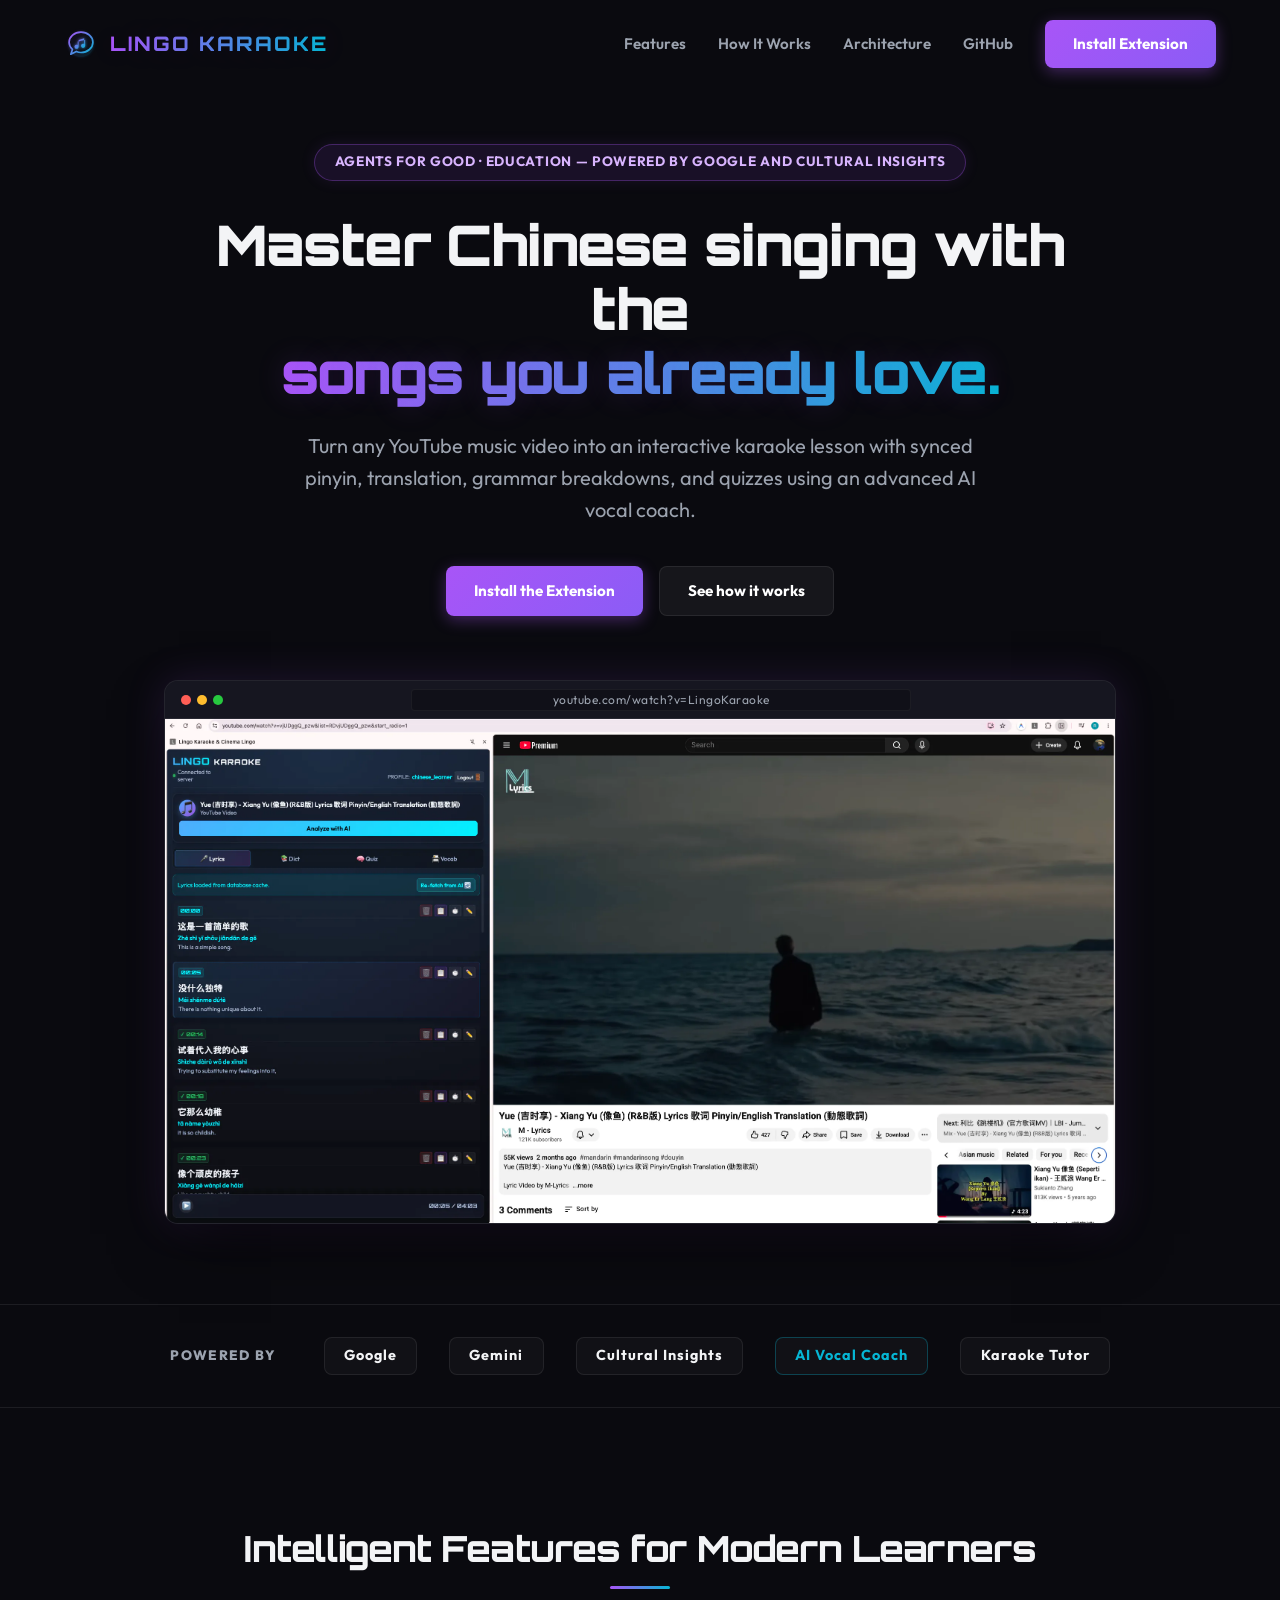
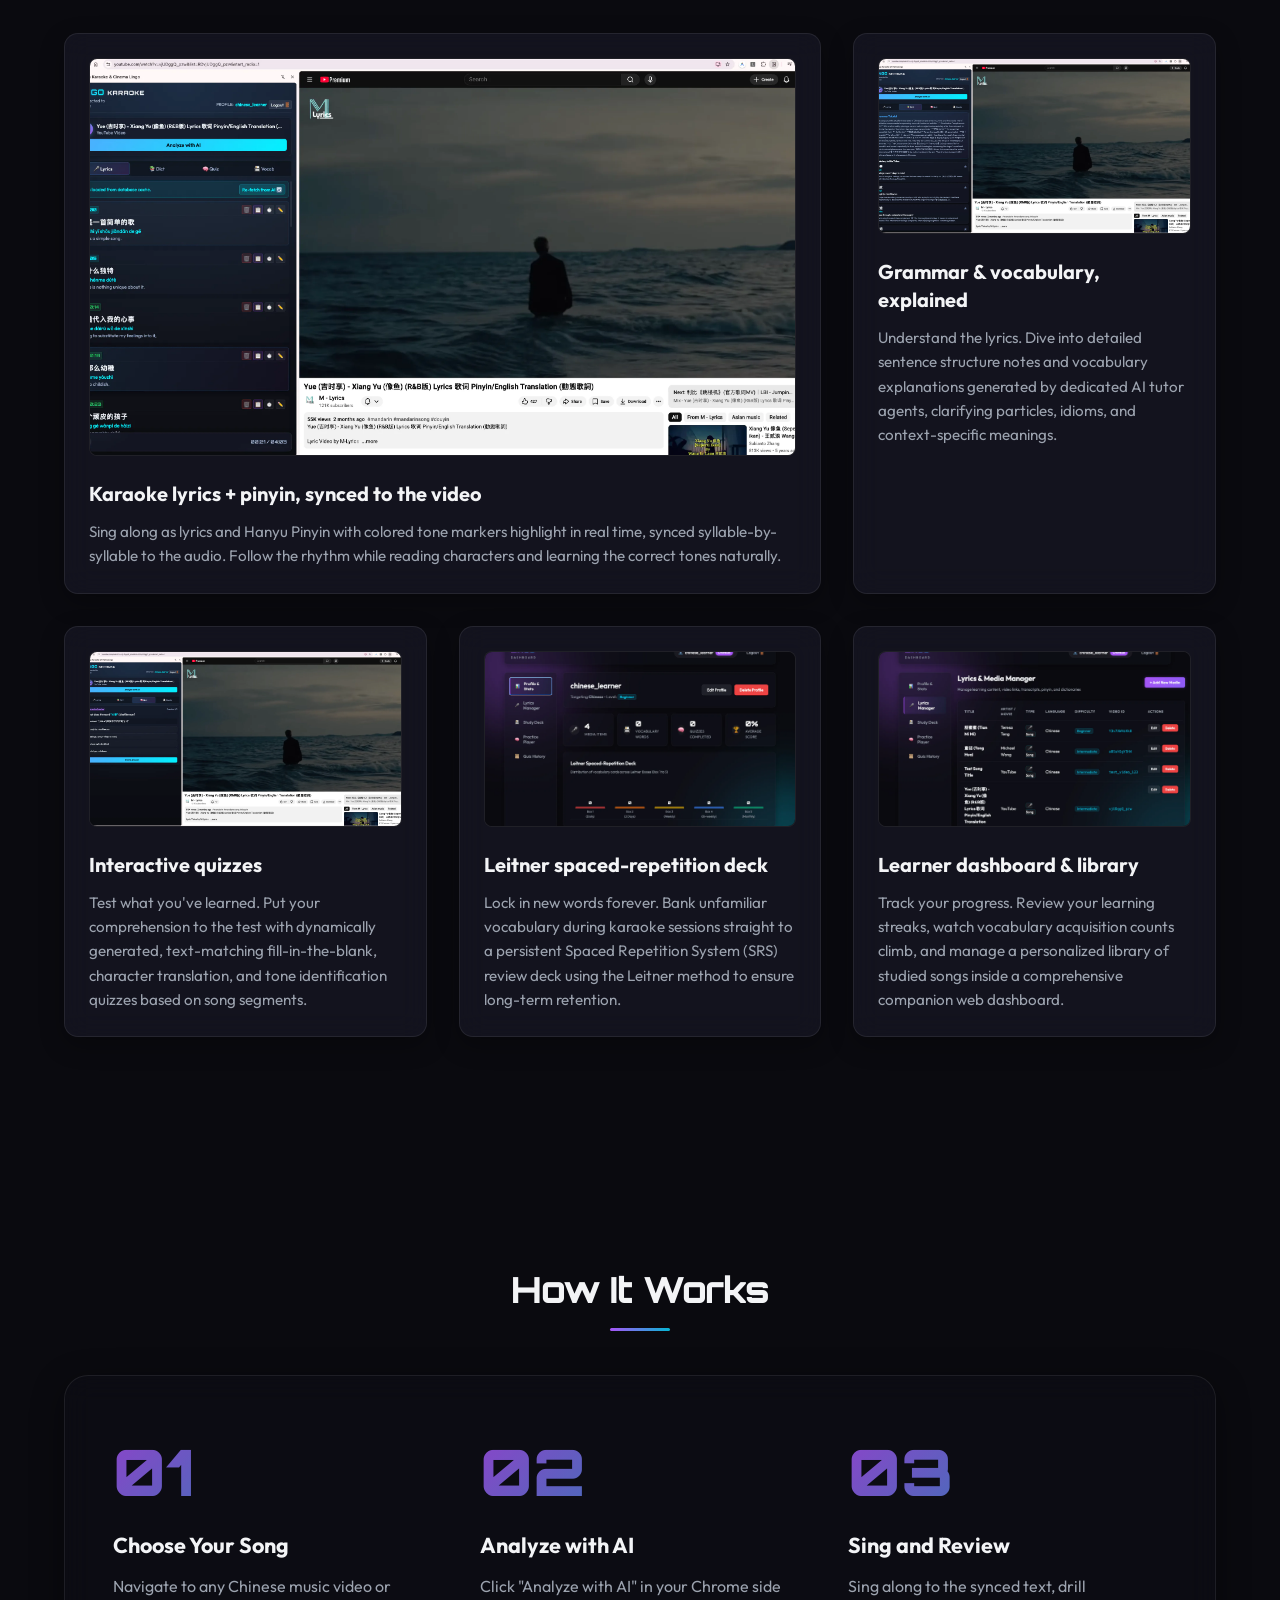
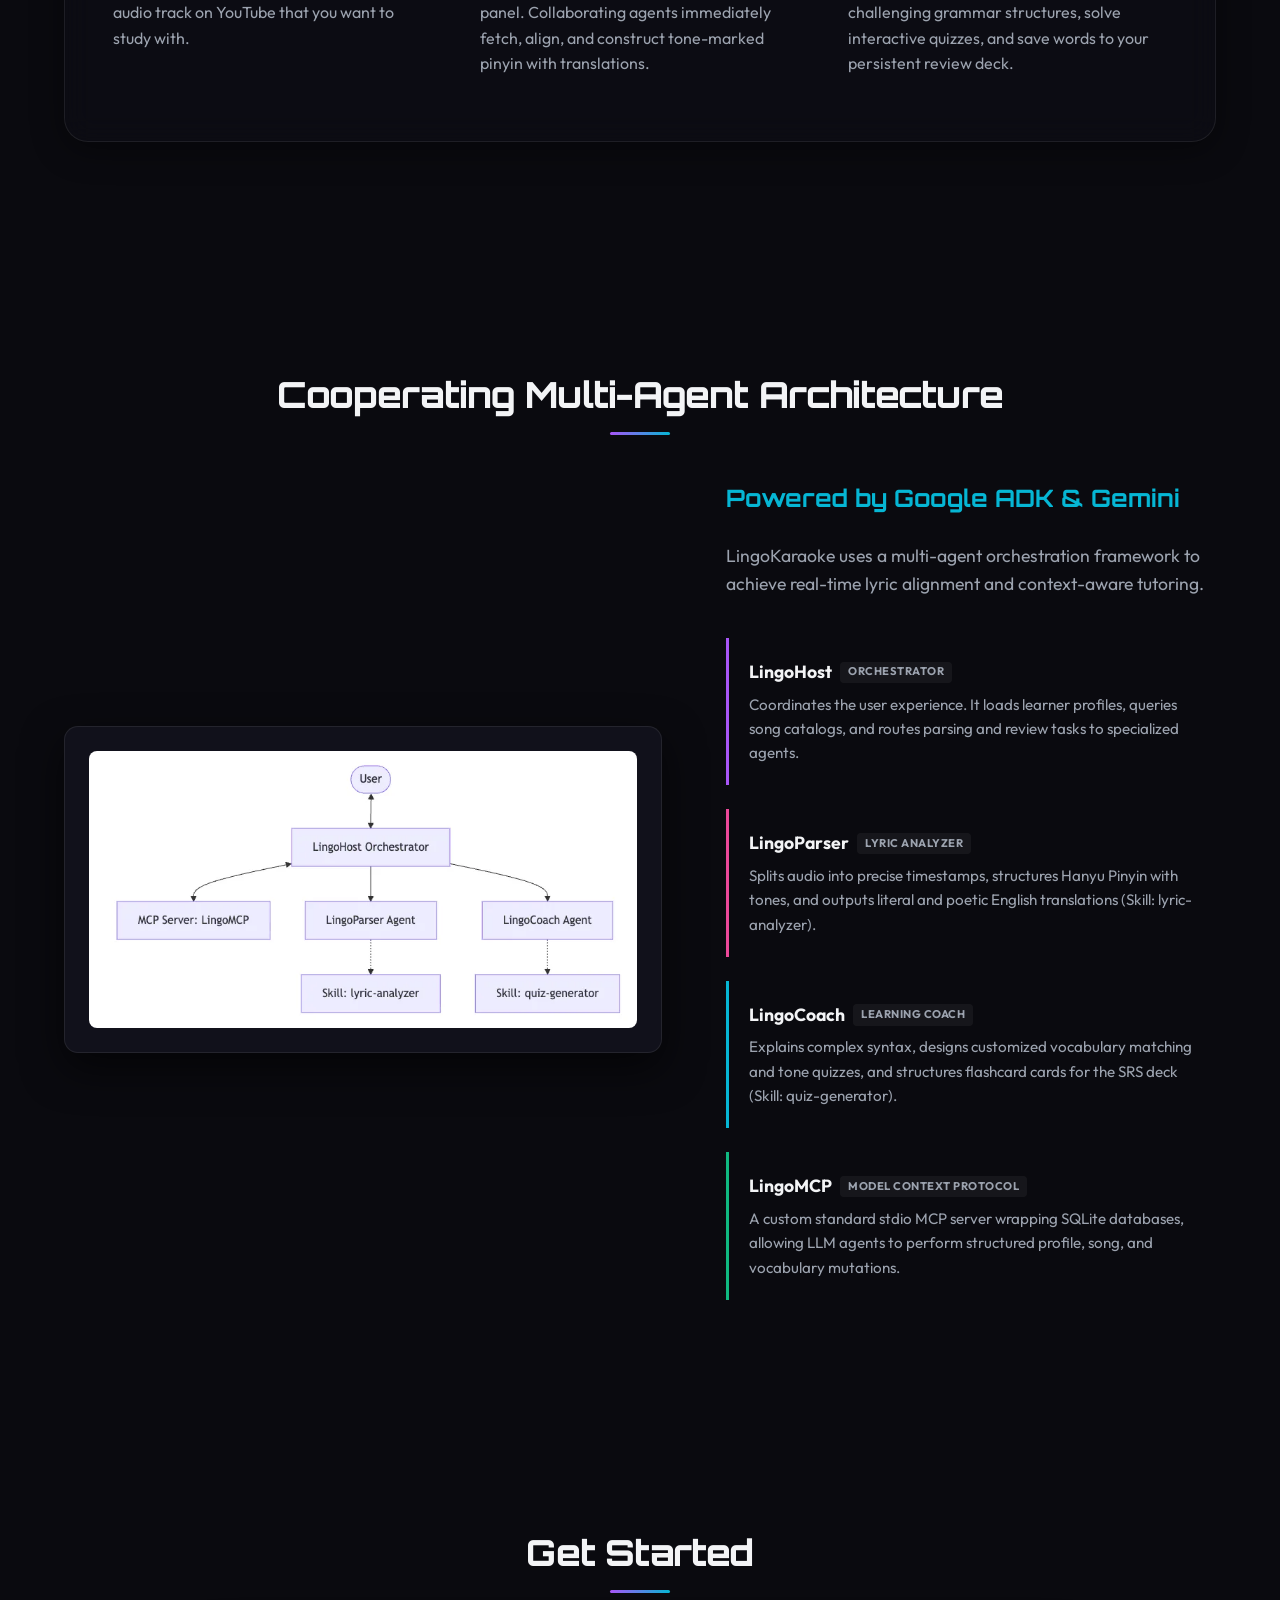
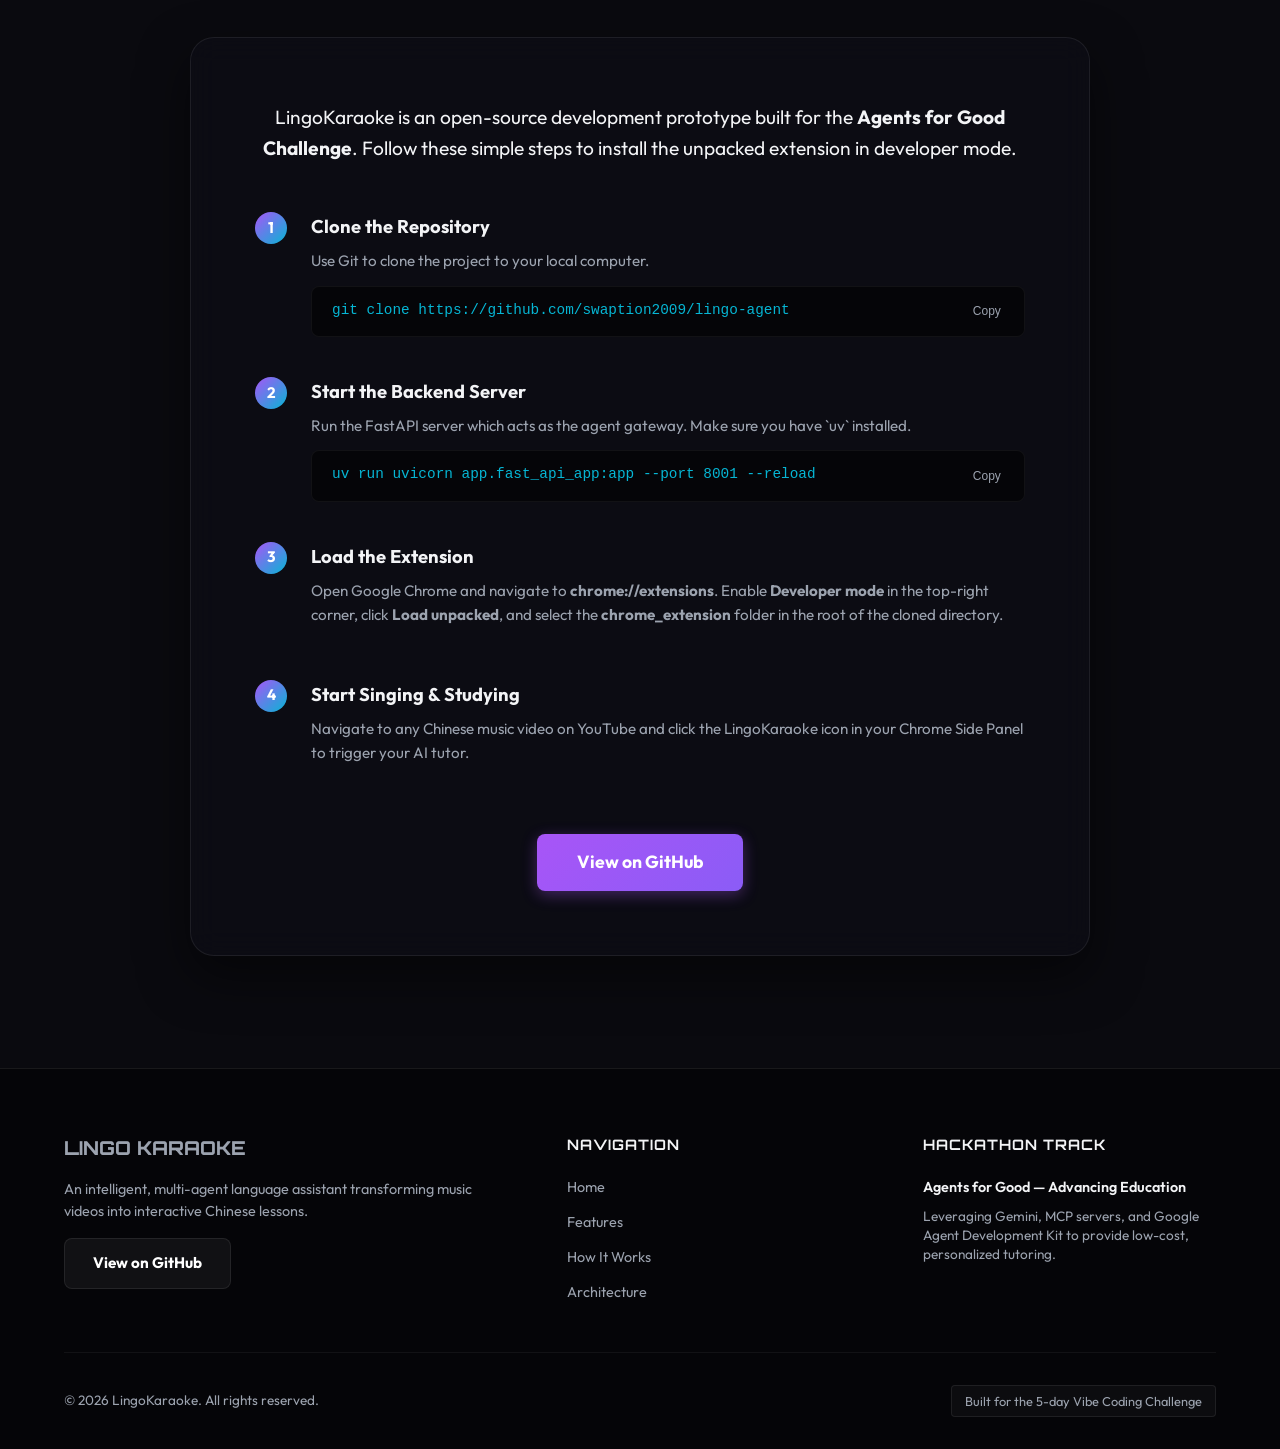
==== commit f99c2f8e: "docs: implement the Karaoke Pivot messaging updates" ====
--- a/landing/index.html
+++ b/landing/index.html
@@ -3,22 +3,22 @@
 <head>
   <meta charset="UTF-8">
   <meta name="viewport" content="width=device-width, initial-scale=1.0">
-  <title>LingoKaraoke — Learn Chinese from YouTube Music Videos</title>
+  <title>LingoKaraoke — AI Vocal Coach & Karaoke Tutor</title>
   
   <!-- SEO & Social Media Meta Tags -->
-  <meta name="description" content="LingoKaraoke is an interactive, multi-agent Chinese language tutor built with Google ADK and Gemini. Turn any YouTube music video into synced karaoke lessons, grammar breakdowns, and quizzes.">
+  <meta name="description" content="LingoKaraoke is an interactive AI vocal coach and karaoke tutor. Turn any YouTube music video into synced karaoke lessons, grammar breakdowns, and quizzes.">
   <link rel="icon" type="image/svg+xml" href="assets/favicon.svg">
   
   <!-- Open Graph / Facebook -->
   <meta property="og:type" content="website">
-  <meta property="og:title" content="LingoKaraoke — AI Chinese Tutor Chrome Extension">
-  <meta property="og:description" content="Turn YouTube music videos into interactive Chinese karaoke lessons. Sync pinyin, get grammar explanations, and build vocabulary with Google ADK & Gemini.">
+  <meta property="og:title" content="LingoKaraoke — AI Vocal Coach & Karaoke Tutor">
+  <meta property="og:description" content="Turn YouTube music videos into interactive Chinese karaoke lessons. Sync pinyin, get grammar explanations, and build vocabulary with your AI vocal coach and karaoke tutor.">
   <meta property="og:image" content="assets/screenshots/hero-extension.png">
   
   <!-- Twitter -->
   <meta name="twitter:card" content="summary_large_image">
-  <meta name="twitter:title" content="LingoKaraoke — AI Chinese Tutor Chrome Extension">
-  <meta name="twitter:description" content="Turn YouTube music videos into interactive Chinese karaoke lessons. Sync pinyin, get grammar explanations, and build vocabulary with Google ADK & Gemini.">
+  <meta name="twitter:title" content="LingoKaraoke — AI Vocal Coach & Karaoke Tutor">
+  <meta name="twitter:description" content="Turn YouTube music videos into interactive Chinese karaoke lessons. Sync pinyin, get grammar explanations, and build vocabulary with your AI vocal coach and karaoke tutor.">
   <meta name="twitter:image" content="assets/screenshots/hero-extension.png">
   
   <!-- Google Fonts Link Connection -->
@@ -68,9 +68,9 @@
     <!-- Hero Section -->
     <section class="hero-section">
       <div class="container hero-content reveal">
-        <div class="eyebrow-badge">Agents for Good · Education — built with Google ADK</div>
-        <h1>Learn Chinese from the <br><span class="gradient-text">songs you already love.</span></h1>
-        <p>Turn any YouTube music video into an interactive karaoke lesson with synced pinyin, translation, grammar breakdowns, and quizzes using advanced AI multi-agents.</p>
+        <div class="eyebrow-badge">Agents for Good · Education — Powered by Google and Cultural Insights</div>
+        <h1>Master Chinese singing with the <br><span class="gradient-text">songs you already love.</span></h1>
+        <p>Turn any YouTube music video into an interactive karaoke lesson with synced pinyin, translation, grammar breakdowns, and quizzes using an advanced AI vocal coach.</p>
         <div class="hero-actions">
           <a href="#get-started" class="btn btn-primary">Install the Extension</a>
           <a href="#how" class="btn btn-secondary">See how it works</a>
@@ -102,11 +102,11 @@
       <div class="container trust-container">
         <span class="trust-title">Powered By</span>
         <div class="trust-badges">
-          <span class="trust-badge">Google ADK</span>
+          <span class="trust-badge">Google</span>
           <span class="trust-badge">Gemini</span>
-          <span class="trust-badge">MCP</span>
-          <span class="trust-badge highlight">FastAPI</span>
-          <span class="trust-badge">SQLite</span>
+          <span class="trust-badge">Cultural Insights</span>
+          <span class="trust-badge highlight">AI Vocal Coach</span>
+          <span class="trust-badge">Karaoke Tutor</span>
         </div>
       </div>
     </div>
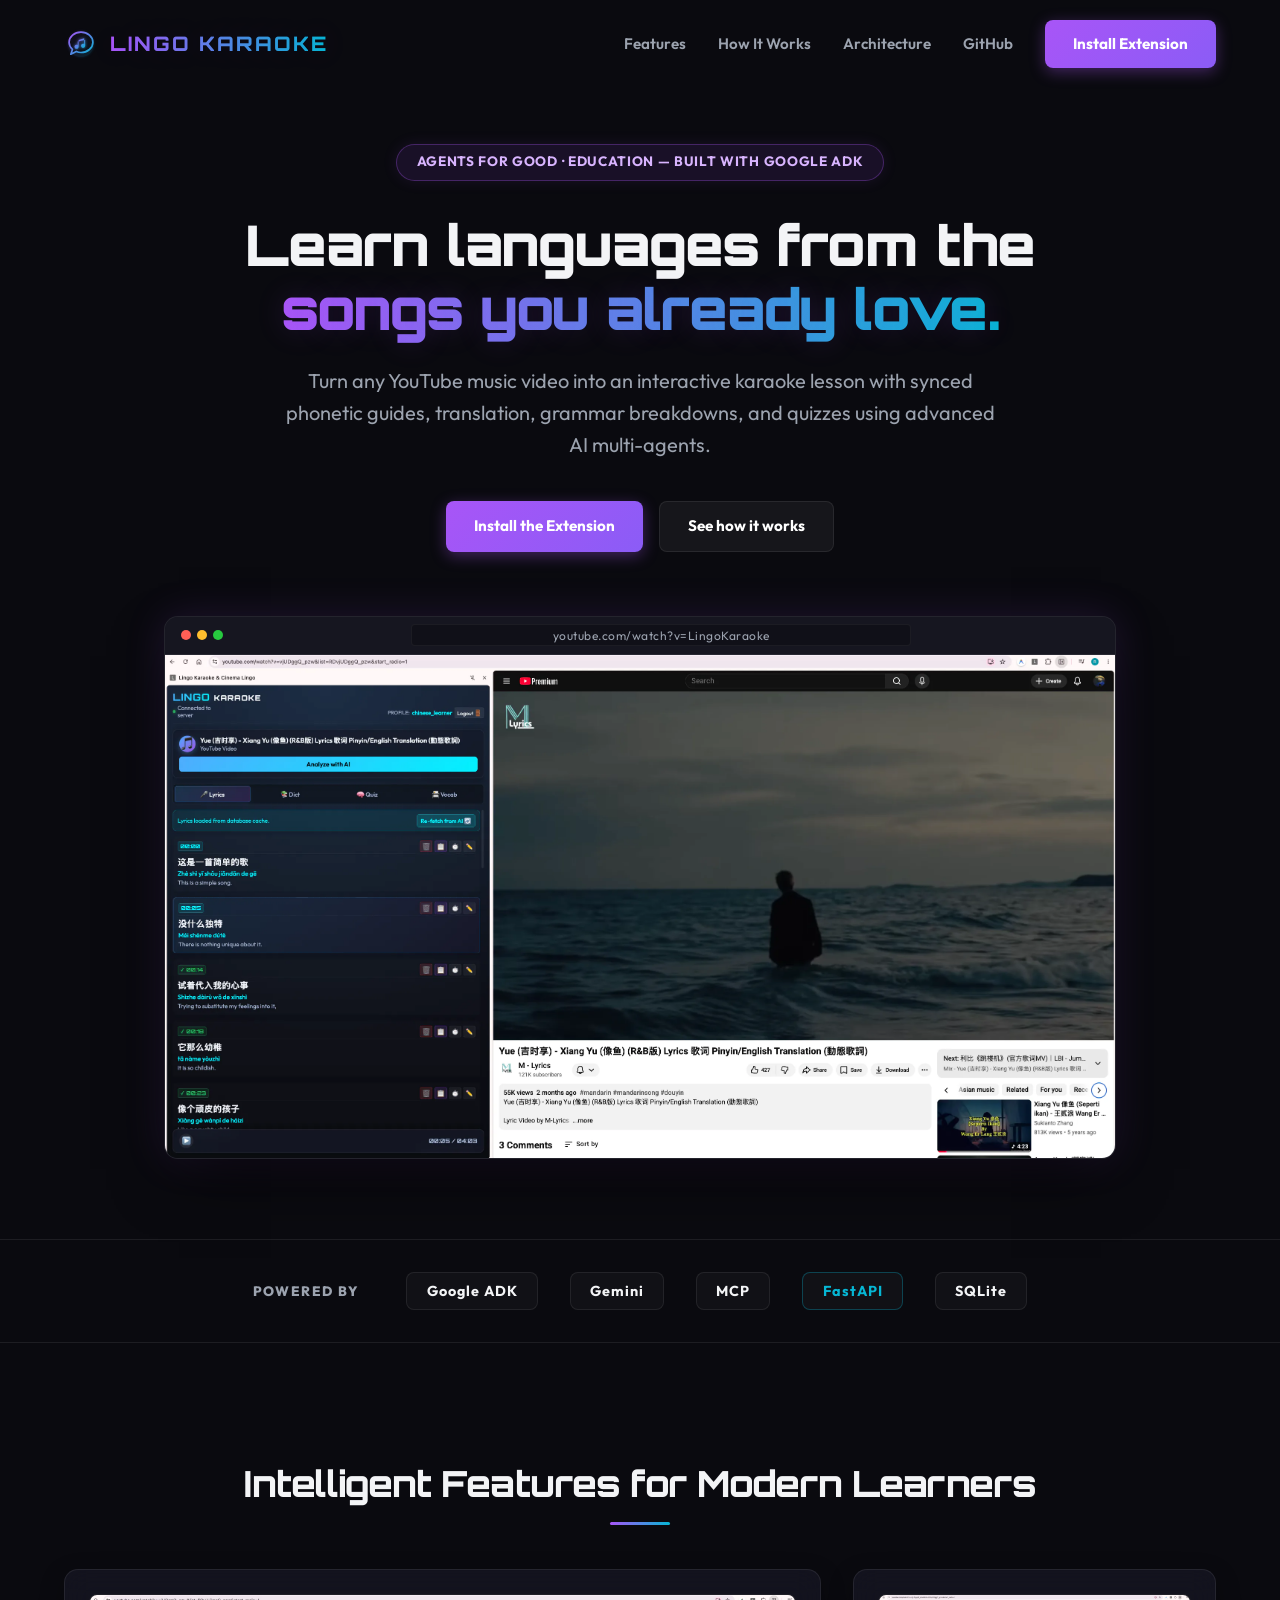
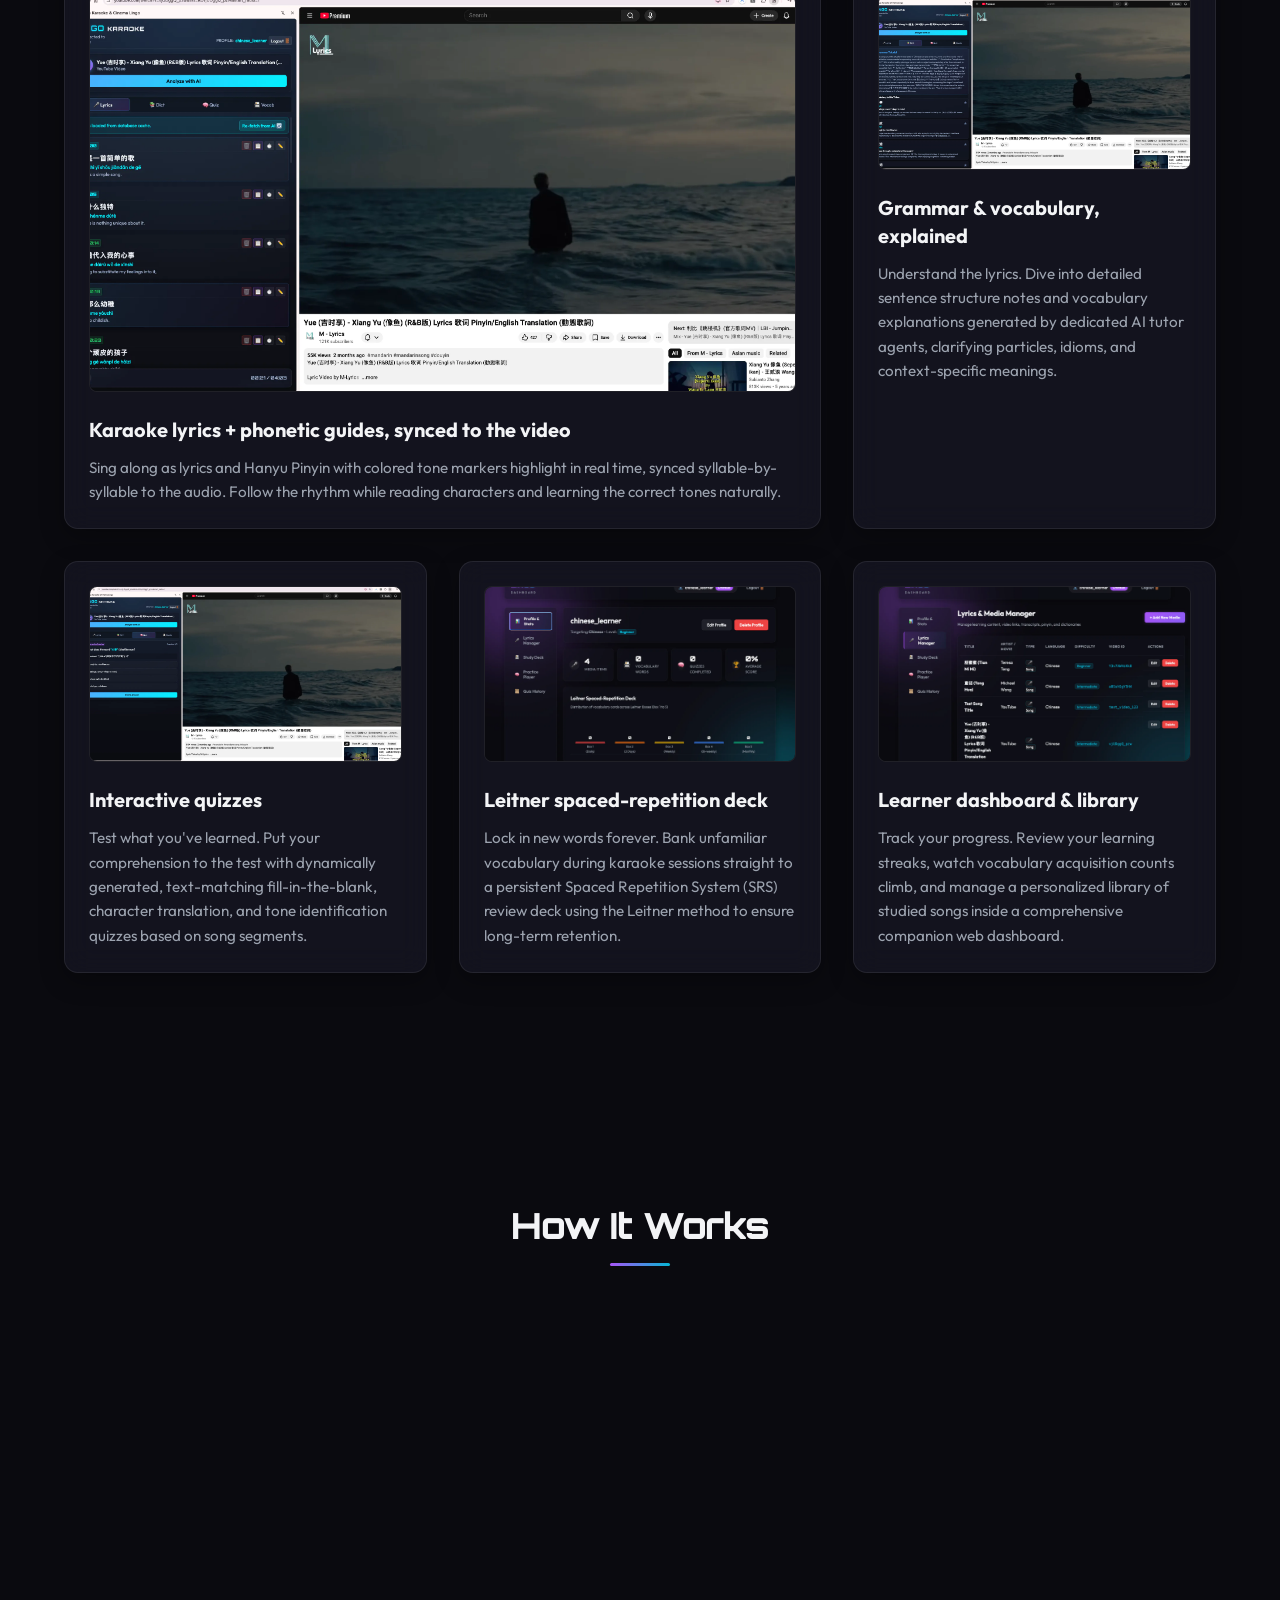
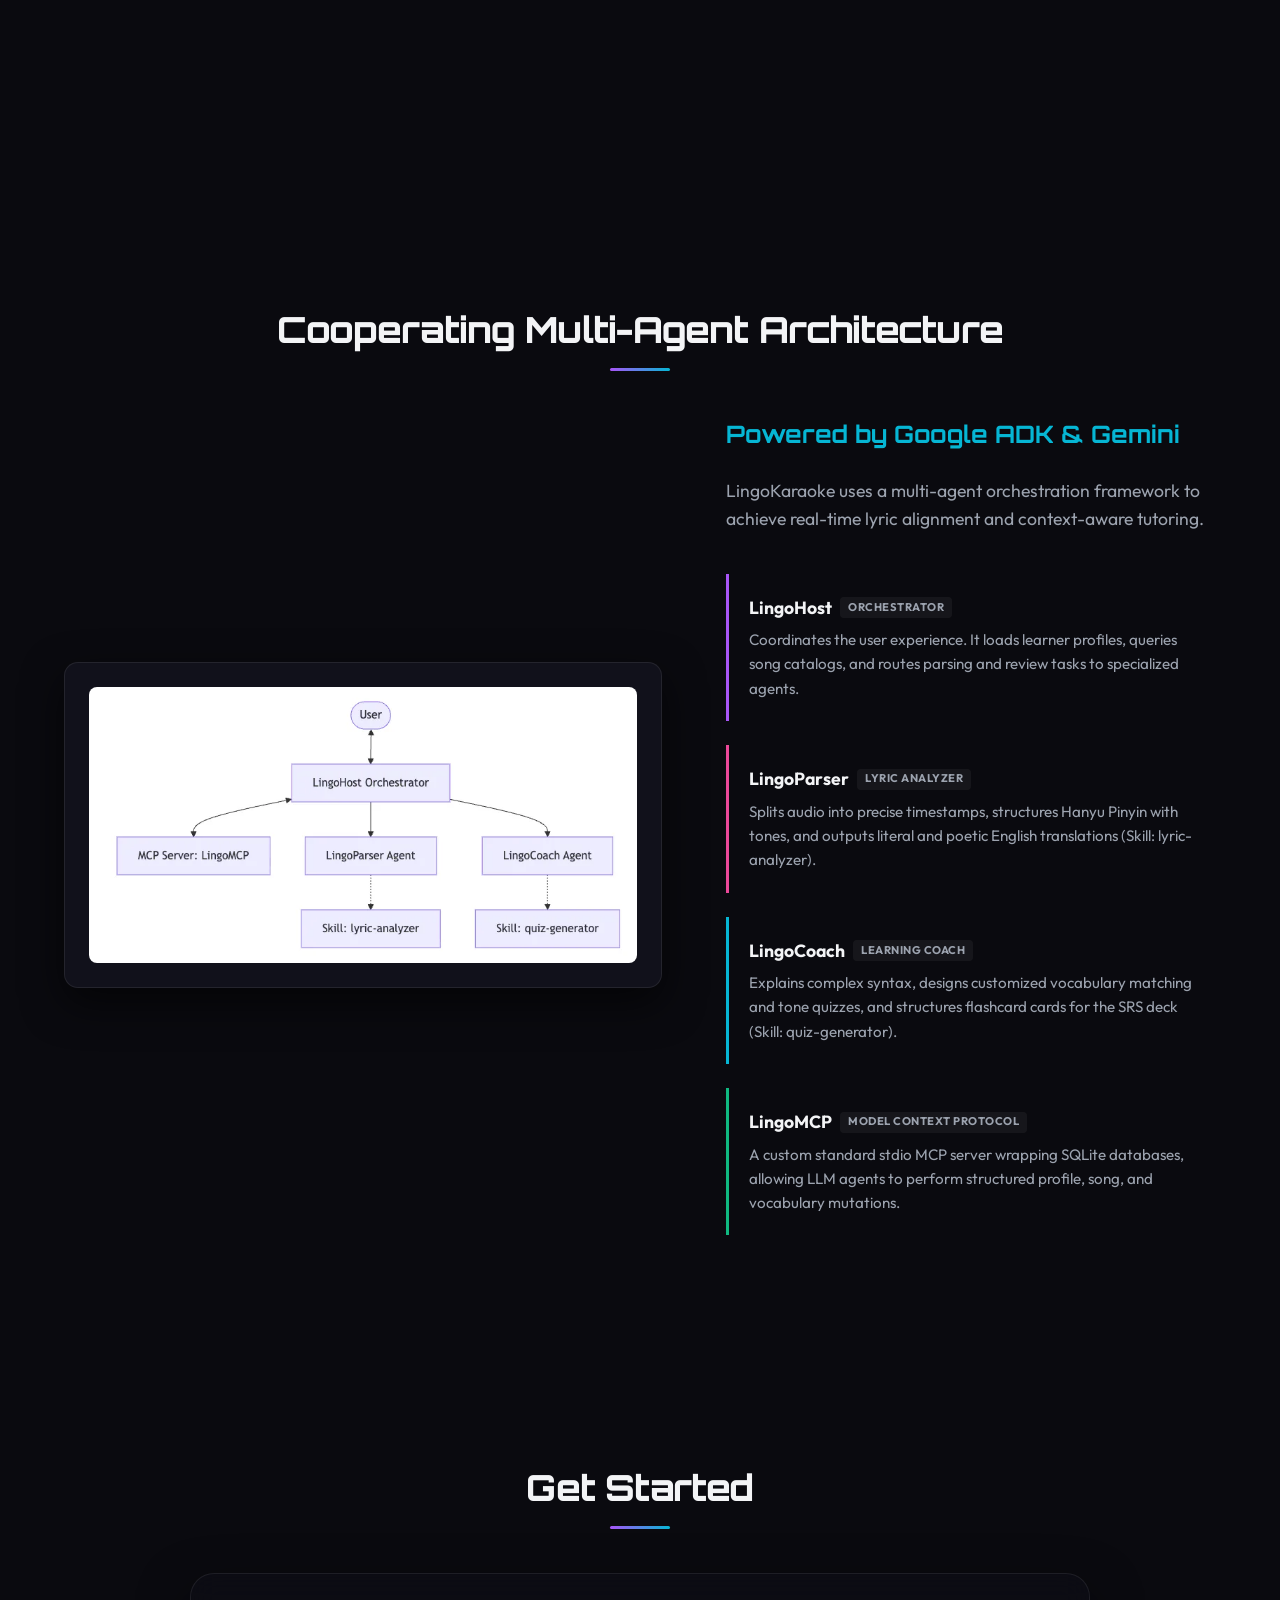
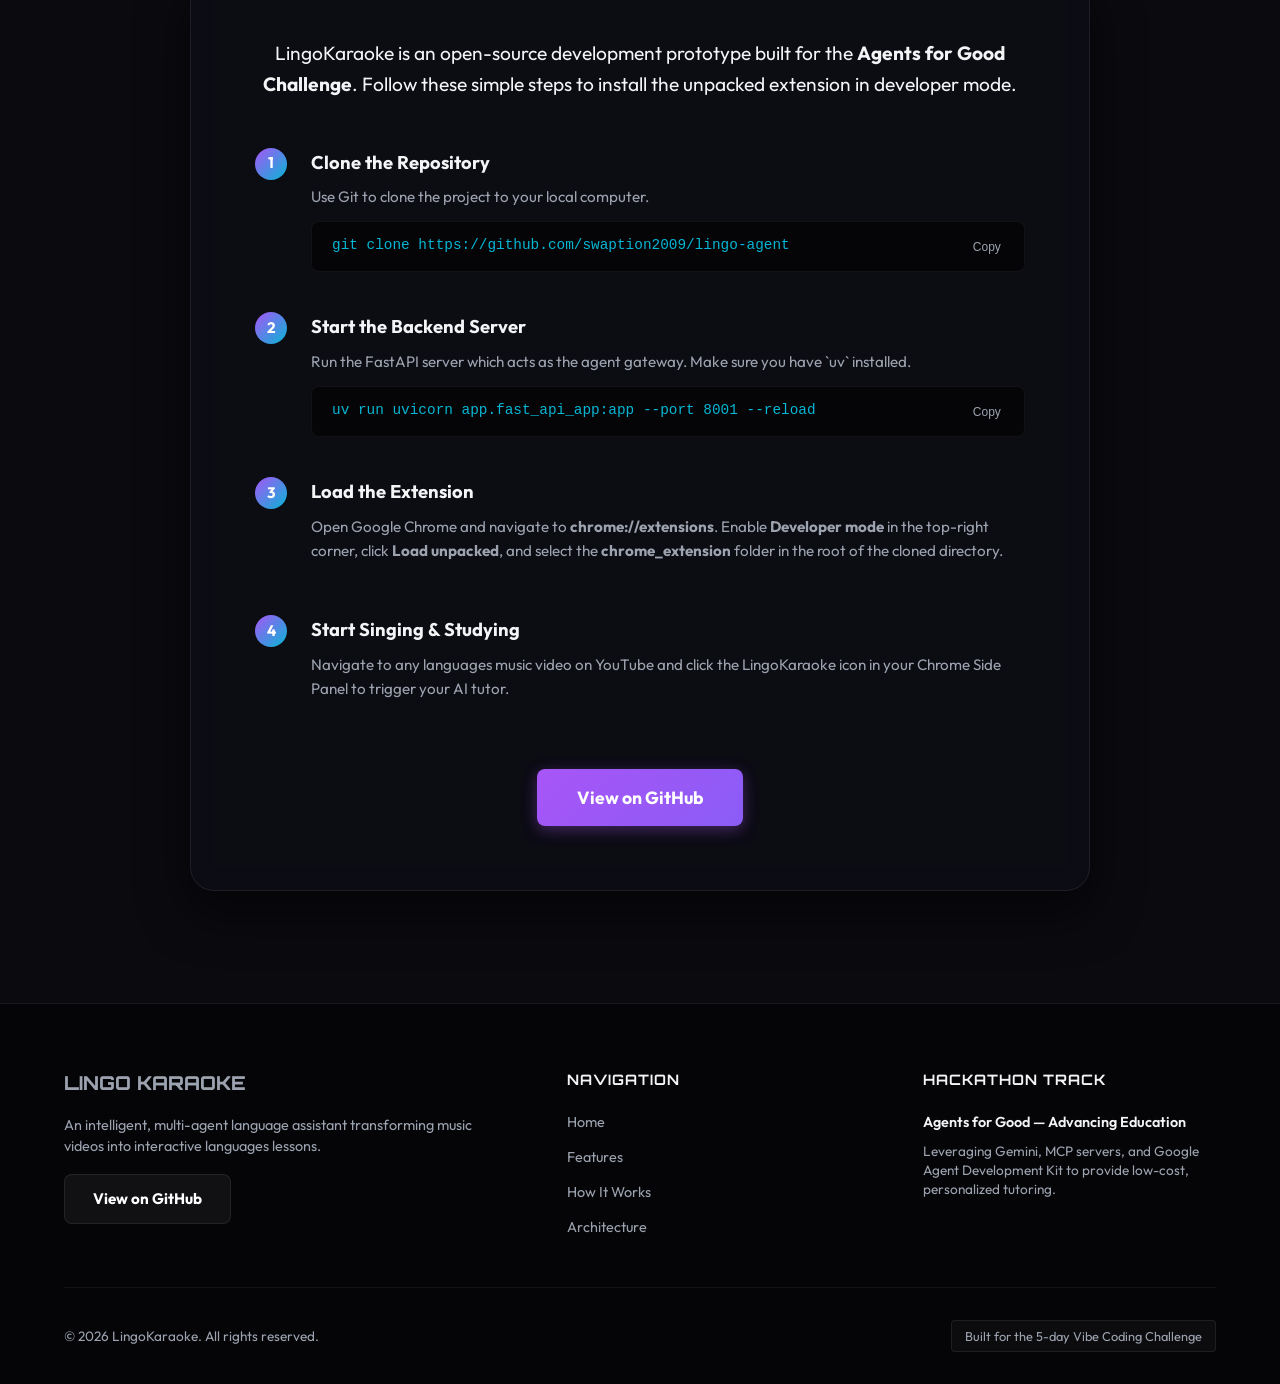
==== commit b196ae7b: "feat: Implement Universal Polyglot Configuration Framework" ====
--- a/landing/index.html
+++ b/landing/index.html
@@ -3,22 +3,22 @@
 <head>
   <meta charset="UTF-8">
   <meta name="viewport" content="width=device-width, initial-scale=1.0">
-  <title>LingoKaraoke — AI Vocal Coach & Karaoke Tutor</title>
+  <title>LingoKaraoke — Learn languages from YouTube Music Videos</title>
   
   <!-- SEO & Social Media Meta Tags -->
-  <meta name="description" content="LingoKaraoke is an interactive AI vocal coach and karaoke tutor. Turn any YouTube music video into synced karaoke lessons, grammar breakdowns, and quizzes.">
+  <meta name="description" content="LingoKaraoke is an interactive, multi-agent languages language tutor built with Google ADK and Gemini. Turn any YouTube music video into synced karaoke lessons, grammar breakdowns, and quizzes.">
   <link rel="icon" type="image/svg+xml" href="assets/favicon.svg">
   
   <!-- Open Graph / Facebook -->
   <meta property="og:type" content="website">
-  <meta property="og:title" content="LingoKaraoke — AI Vocal Coach & Karaoke Tutor">
-  <meta property="og:description" content="Turn YouTube music videos into interactive Chinese karaoke lessons. Sync pinyin, get grammar explanations, and build vocabulary with your AI vocal coach and karaoke tutor.">
+  <meta property="og:title" content="LingoKaraoke — AI languages Tutor Chrome Extension">
+  <meta property="og:description" content="Turn YouTube music videos into interactive languages karaoke lessons. Sync phonetic guides, get grammar explanations, and build vocabulary with Google ADK & Gemini.">
   <meta property="og:image" content="assets/screenshots/hero-extension.png">
   
   <!-- Twitter -->
   <meta name="twitter:card" content="summary_large_image">
-  <meta name="twitter:title" content="LingoKaraoke — AI Vocal Coach & Karaoke Tutor">
-  <meta name="twitter:description" content="Turn YouTube music videos into interactive Chinese karaoke lessons. Sync pinyin, get grammar explanations, and build vocabulary with your AI vocal coach and karaoke tutor.">
+  <meta name="twitter:title" content="LingoKaraoke — AI languages Tutor Chrome Extension">
+  <meta name="twitter:description" content="Turn YouTube music videos into interactive languages karaoke lessons. Sync phonetic guides, get grammar explanations, and build vocabulary with Google ADK & Gemini.">
   <meta name="twitter:image" content="assets/screenshots/hero-extension.png">
   
   <!-- Google Fonts Link Connection -->
@@ -68,9 +68,9 @@
     <!-- Hero Section -->
     <section class="hero-section">
       <div class="container hero-content reveal">
-        <div class="eyebrow-badge">Agents for Good · Education — Powered by Google and Cultural Insights</div>
-        <h1>Master Chinese singing with the <br><span class="gradient-text">songs you already love.</span></h1>
-        <p>Turn any YouTube music video into an interactive karaoke lesson with synced pinyin, translation, grammar breakdowns, and quizzes using an advanced AI vocal coach.</p>
+        <div class="eyebrow-badge">Agents for Good · Education — built with Google ADK</div>
+        <h1>Learn languages from the <br><span class="gradient-text">songs you already love.</span></h1>
+        <p>Turn any YouTube music video into an interactive karaoke lesson with synced phonetic guides, translation, grammar breakdowns, and quizzes using advanced AI multi-agents.</p>
         <div class="hero-actions">
           <a href="#get-started" class="btn btn-primary">Install the Extension</a>
           <a href="#how" class="btn btn-secondary">See how it works</a>
@@ -90,7 +90,7 @@
           <div class="browser-content">
             <picture>
               <source type="image/webp" srcset="assets/screenshots/hero-extension.webp">
-              <img src="assets/screenshots/hero-extension.png" alt="LingoKaraoke Chrome Side Panel Extension rendering Chinese lyrics and synced pinyin beside a YouTube music video" width="2551" height="1353" fetchpriority="high" decoding="async">
+              <img src="assets/screenshots/hero-extension.png" alt="LingoKaraoke Chrome Side Panel Extension rendering languages lyrics and synced phonetic guides beside a YouTube music video" width="2551" height="1353" fetchpriority="high" decoding="async">
             </picture>
           </div>
         </div>
@@ -102,11 +102,11 @@
       <div class="container trust-container">
         <span class="trust-title">Powered By</span>
         <div class="trust-badges">
-          <span class="trust-badge">Google</span>
+          <span class="trust-badge">Google ADK</span>
           <span class="trust-badge">Gemini</span>
-          <span class="trust-badge">Cultural Insights</span>
-          <span class="trust-badge highlight">AI Vocal Coach</span>
-          <span class="trust-badge">Karaoke Tutor</span>
+          <span class="trust-badge">MCP</span>
+          <span class="trust-badge highlight">FastAPI</span>
+          <span class="trust-badge">SQLite</span>
         </div>
       </div>
     </div>
@@ -122,10 +122,10 @@
             <div class="feature-img-wrapper">
               <picture>
                 <source type="image/webp" srcset="assets/screenshots/feature-lyrics.webp">
-                <img src="assets/screenshots/feature-lyrics.png" alt="Karaoke lyrics segment displaying large characters and aligned pinyin with colored tone indicators" width="2551" height="1352" loading="lazy" decoding="async">
-              </picture>
-            </div>
-            <h3>Karaoke lyrics + pinyin, synced to the video</h3>
+                <img src="assets/screenshots/feature-lyrics.png" alt="Karaoke lyrics segment displaying large characters and aligned phonetic guides with colored tone indicators" width="2551" height="1352" loading="lazy" decoding="async">
+              </picture>
+            </div>
+            <h3>Karaoke lyrics + phonetic guides, synced to the video</h3>
             <p>Sing along as lyrics and Hanyu Pinyin with colored tone markers highlight in real time, synced syllable-by-syllable to the audio. Follow the rhythm while reading characters and learning the correct tones naturally.</p>
           </div>
 
@@ -190,13 +190,13 @@
             <div class="how-step">
               <span class="step-num">01</span>
               <h3>Choose Your Song</h3>
-              <p>Navigate to any Chinese music video or audio track on YouTube that you want to study with.</p>
+              <p>Navigate to any languages music video or audio track on YouTube that you want to study with.</p>
             </div>
             
             <div class="how-step">
               <span class="step-num">02</span>
               <h3>Analyze with AI</h3>
-              <p>Click "Analyze with AI" in your Chrome side panel. Collaborating agents immediately fetch, align, and construct tone-marked pinyin with translations.</p>
+              <p>Click "Analyze with AI" in your Chrome side panel. Collaborating agents immediately fetch, align, and construct tone-marked phonetic guides with translations.</p>
             </div>
             
             <div class="how-step">
@@ -301,7 +301,7 @@
               <div class="step-badge">4</div>
               <div class="step-details">
                 <h3>Start Singing & Studying</h3>
-                <p>Navigate to any Chinese music video on YouTube and click the LingoKaraoke icon in your Chrome Side Panel to trigger your AI tutor.</p>
+                <p>Navigate to any languages music video on YouTube and click the LingoKaraoke icon in your Chrome Side Panel to trigger your AI tutor.</p>
               </div>
             </div>
           </div>
@@ -320,7 +320,7 @@
       <div class="footer-grid">
         <div class="footer-brand">
           <h4>LINGO KARAOKE</h4>
-          <p>An intelligent, multi-agent language assistant transforming music videos into interactive Chinese lessons.</p>
+          <p>An intelligent, multi-agent language assistant transforming music videos into interactive languages lessons.</p>
           <a href="https://github.com/swaption2009/lingo-agent" target="_blank" rel="noopener" class="btn btn-secondary btn-sm" aria-label="View LingoKaraoke on GitHub">View on GitHub</a>
         </div>
         
